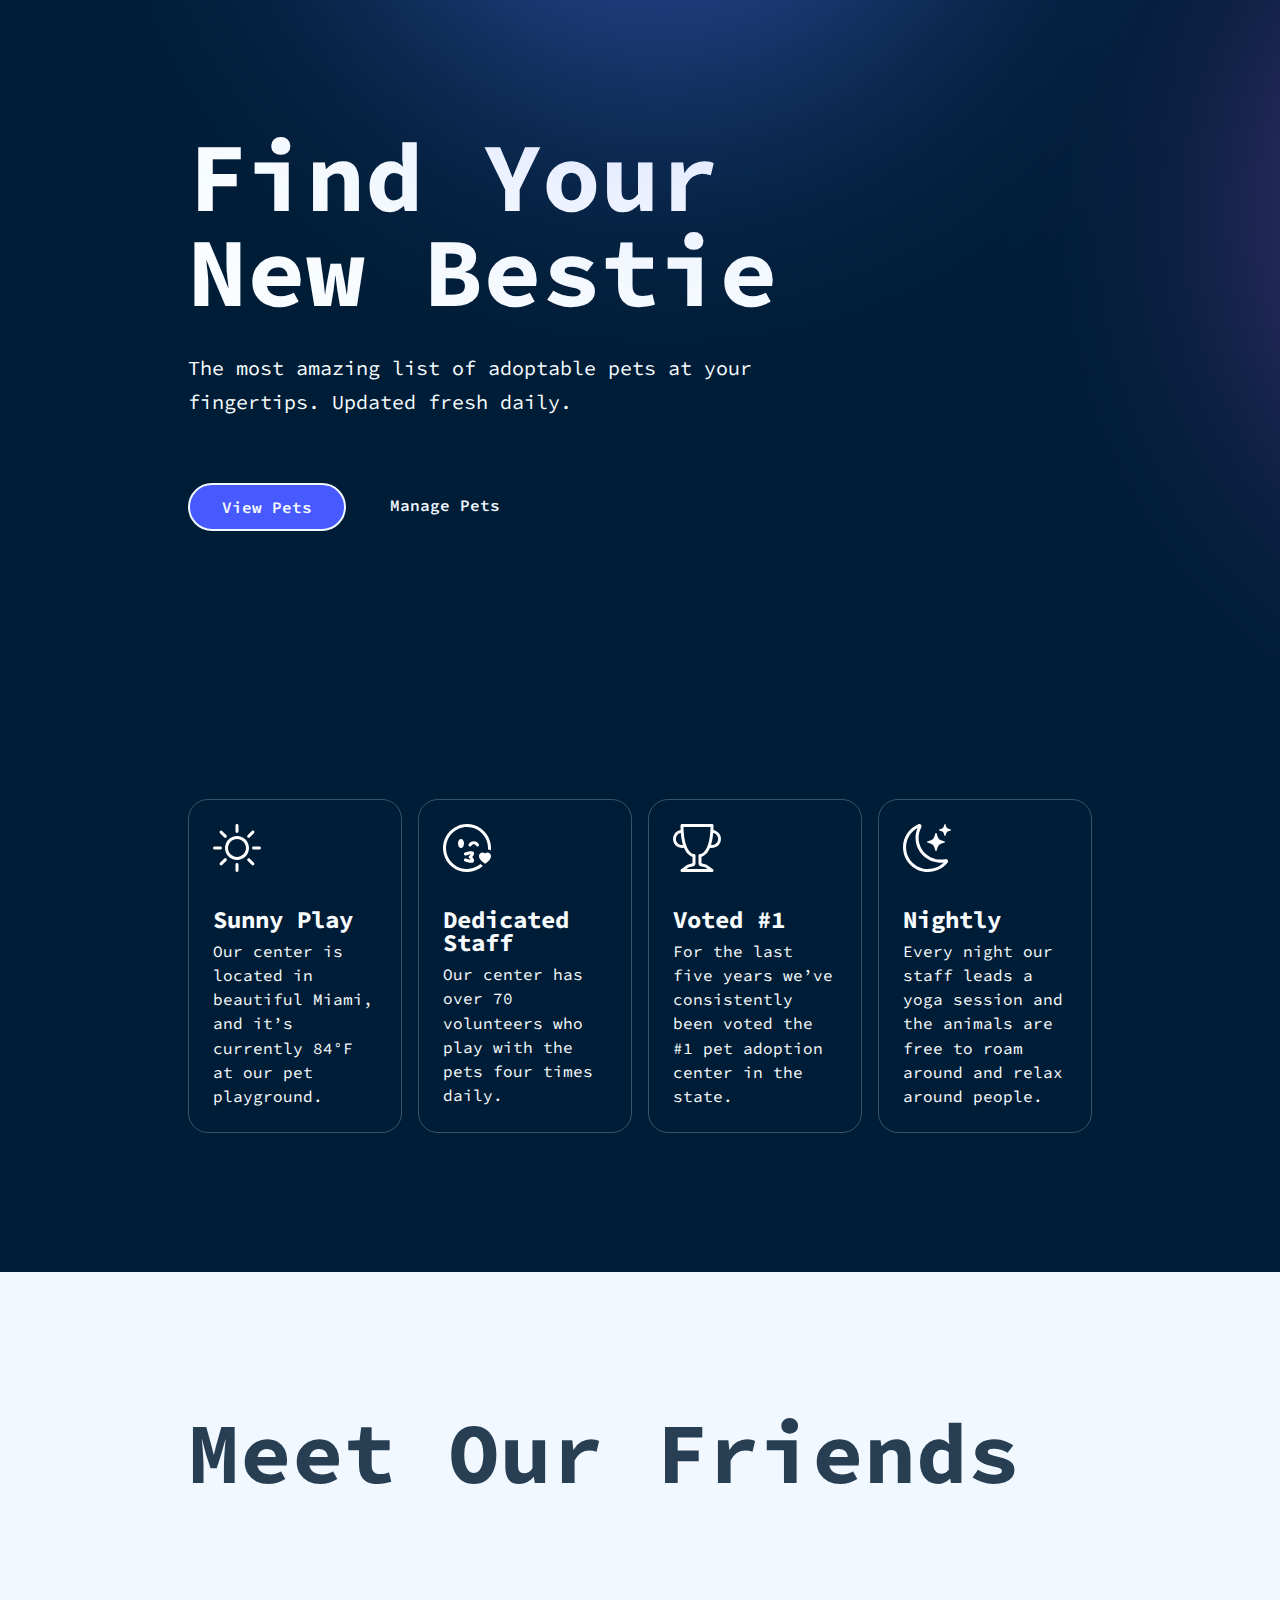
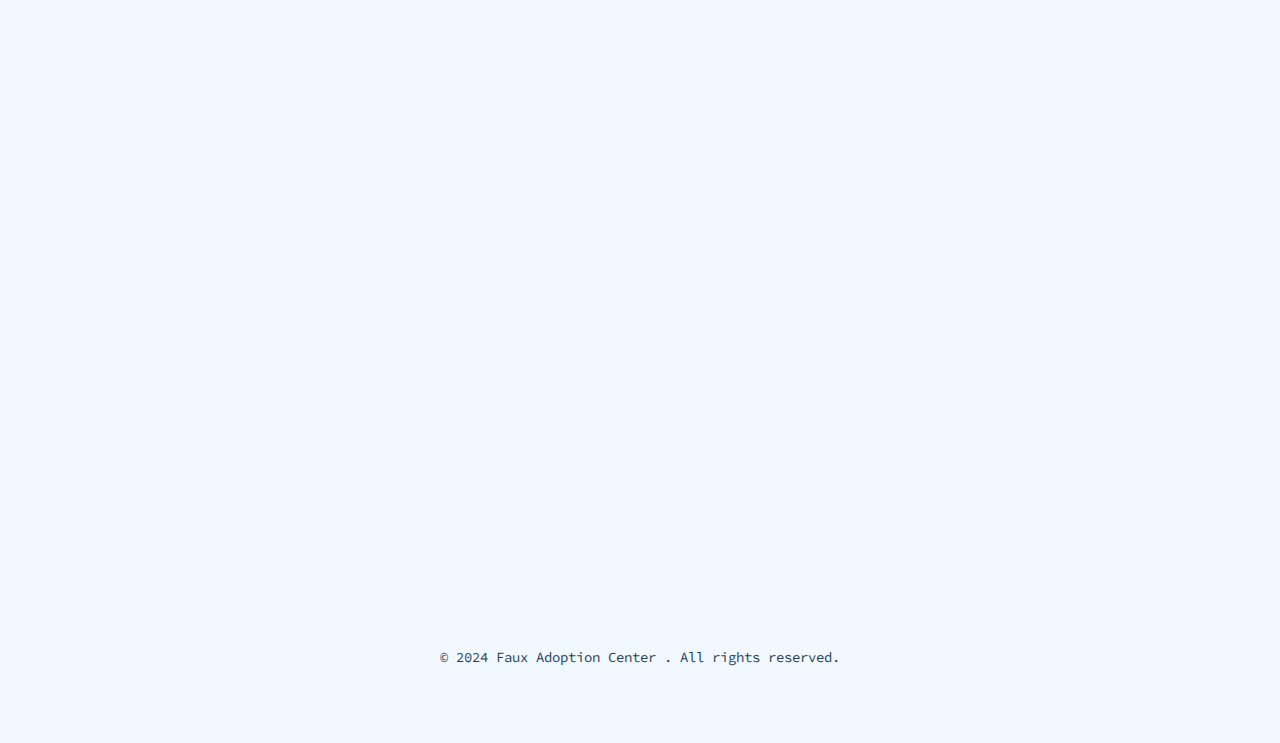
==== index.html @ 00f91eac "fix: adjusted the call out section's positioning" ====
<!DOCTYPE html>
<html lang="en">

<head>
  <meta charset="UTF-8">
  <meta name="viewport" content="width=device-width, initial-scale=1.0">
  <title>CSS || Review Fundamentals</title>
  <link rel="preconnect" href="https://fonts.googleapis.com">
  <link rel="preconnect" href="https://fonts.gstatic.com" crossorigin>
  <link href="https://fonts.googleapis.com/css2?family=Source+Code+Pro:ital,wght@0,200..900;1,200..900&display=swap"
    rel="stylesheet">
  <link rel="preconnect" href="https://fonts.googleapis.com">
  <link rel="preconnect" href="https://fonts.gstatic.com" crossorigin>
  <link href="https://fonts.googleapis.com/css2?family=Source+Sans+3:ital,wght@0,200..900;1,200..900&display=swap"
    rel="stylesheet">
  <link rel="stylesheet" href="./review.css">
</head>

<body>
  <nav></nav>

  <section class="top">

    <div class="hero-section relative-max-width padding-md center">
      <!-- embelishment circle -->
      <div class="circle blue-circle" aria-hidden="true"></div>

      <!-- embelishment circle -->
      <div class="circle pink-circle" aria-hidden="true"></div>

      <div class="left">
        <h1>Find Your New Bestie</h1>
        <p>The most amazing list of adoptable pets at your fingertips. Updated fresh daily.
          <p />
        <div class="btn-container">
          <a href="#" class="btn btn-primary">View Pets</a>
          <a href="#" class="btn btn-outline">Manage Pets</a>
        </div>
      </div>
      <div class="right">
      </div>
    </div>


    <div class="call-out-section max-width padding-lg center">

      <div class="card">
        <img src="./images/sun-icon.svg" alt="sun icon">
        <div class="intro-features">
          <h3>Sunny Play</h3>
          <p>Our center is located in beautiful Miami, and it’s currently 84°F at our pet playground.</p>
        </div>
      </div>

      <div class="card">
        <img src="./images/emoji.svg" alt="emoji icon">
        <div class="intro-features">
          <h3>Dedicated Staff</h3>
          <p>Our center has over 70 volunteers who play with the pets four times daily.</p>
        </div>
      </div>

      <div class="card">
        <img src="./images/trophy.svg" alt="trophy icon">
        <div class="intro-features">
          <h3>Voted #1</h3>
          <p>For the last five years we’ve consistently been voted the #1 pet adoption center in the state.</p>
        </div>
      </div>

      <div class="card">
        <img src="./images/moon.svg" alt="moon icon">
        <div class="intro-features">
          <h3>Nightly</h3>
          <p>Every night our staff leads a yoga session and the animals are free to roam around and relax around people.
          </p>
        </div>
      </div>

    </div>

  </section>

  <main class="middle">
    <div class="pets-section max-width padding-lg center">
      <h2>Meet Our Friends</h2>
    </div>
  </main>

  <footer class="bottom">
    <div class="max-width padding-sm center">
      <p> © 2024 Faux Adoption Center . All rights reserved.</p>
    </div>
  </footer>

</body>

</html>
---- review.css ----
/* ------------------------ */
/* VARIABLES                */
/* ------------------------ */
:root {
  /* ----> SPACING <---- */
  --spacing-2px: 0.125rem;
  --spacing-4px: 0.25rem;
  --spacing-8px: 0.5rem;
  --spacing-12px: 0.75rem;
  --spacing-16px: 1rem;
  --spacing-24px: 1.5rem;
  --spacing-32px: 2rem;
  --spacing-48px: 3rem;
  --spacing-64px: 4rem;
  --spacing-80px: 5rem;
  --spacing-96px: 6rem;
  --spacing-128px: 8rem;
  --spacing-144px: 9rem;

  /* ----> TYPGRAPHY SYSTEM <---- */
  --fs-10: 0.625rem;
  --fs-12: 0.75rem;
  --fs-14: 0.875rem;
  --fs-16: 1rem;
  --fs-18: 1.125rem;
  --fs-20: 1.25rem;
  --fs-24: 1.5rem;
  --fs-30: 1.875rem;
  --fs-36: 2.25rem;
  --fs-44: 2.75rem;
  --fs-52: 3.25rem;
  --fs-62: 3.875rem;
  --fs-74: 4.625rem;
  --fs-86: 5.375rem;
  --fs-98: 6.125rem;

  /* ----> WEIGHTS <---- */
  --fw-100--thin: 100;
  --fw-200--extra-light: 200;
  --fw-300--light: 300;
  --fw-400--normal: 400;
  --fw-500--medium: 500;
  --fw-600--semi-bold: 600;
  --fw-700--bold: 700;
  --fw-800--extra-bold: 800;
  --fw-900--black: 900;

  /* ----> LINE HEIGHTS <---- */
  --lh-headings: 97.3%;
  --lh-paragraphs-hero: 169.3%;
  --lh-paragraphs: 151.8%;

  /* ----> LETTER SPACING <---- */
  /* --ls-sm: 1.75px; */

  /* ----> BORDER RADIUS <---- */
  --br-button: 4.4375rem;
  --br-card: 1.25rem;

  /* ----> COLORS <---- */
  --white-text: #f9fdff;
  --black-text: #283f53;

  --accent-color: #475aff;
  --accent-color-darkened: #4553d0;
  --circle-color-var1: #6079ff;
  --circle-color-var2: #d660ff;

  --dark-background: #001d37;
  --light-background: #f1f8ff;
  --light-background-darkened: #d2dfea;
  --light-background-transparent: rgba(241, 248, 255, 0.24);

  --dark-outline: #001d37;

  /* ----> SHADOWS <---- */

  /* ----> MISC <---- */
  --max-width-div: 1500px;
  --max-width-h1: 37.5rem;
  --max-width-p: 35.625rem;

  --tb-padding-lg: 8.688rem;
  --lr-padding-lg: 11.75rem;

  --tb-padding-md: 8.0625rem;
  --lr-padding-md: 11.75rem;

  --tb-padding-sm: 4.688rem;
  --lr-padding-sm: 11.75rem;
}

/* ------------------------ */
/* HTML CLASSES             */
/* ------------------------ */
* {
  margin: 0px;
  padding: 0px;
  box-sizing: border-box;
}

html,
body {
  scroll-behavior: smooth;
  font-family: 'Source Code Pro', sans-serif;
  overflow-x: hidden;
}

h1 {
  font-size: var(--fs-98);
  font-weight: var(--fw-700--bold);
  line-height: var(--lh-headings);
}

h2 {
  font-size: var(--fs-86);
  font-weight: var(--fw-700--bold);
  line-height: var(--lh-headings);
  margin-bottom: var(--spacing-32px);
}

h3 {
  font-size: var(--fs-24);
  font-weight: var(--fw-700--bold);
  line-height: var(--lh-headings);
  margin-bottom: var(--spacing-8px);
}

p {
  font-size: var(--fs-16);
  line-height: var(--lh-paragraphs);
}

/* ------------------------ */
/* HELPER CLASSES           */
/* ------------------------ */
.center {
  margin: 0 auto !important;
}

.relative-max-width {
  position: relative;
  max-width: var(--max-width-div);
  /* height: 100vh; */
}

.max-width {
  max-width: var(--max-width-div);
}

.padding-lg {
  padding-top: var(--tb-padding-lg);
  padding-bottom: var(--tb-padding-lg);
  padding-left: var(--lr-padding-lg);
  padding-right: var(--lr-padding-lg);
}

.padding-md {
  padding-top: var(--tb-padding-md);
  padding-bottom: var(--tb-padding-md);
  padding-left: var(--lr-padding-lg);
  padding-right: var(--lr-padding-lg);
}

.padding-sm {
  padding-top: var(--tb-padding-sm);
  padding-bottom: var(--tb-padding-sm);
  padding-left: var(--lr-padding-sm);
  padding-right: var(--lr-padding-sm);
}

.top,
.middle,
.bottom {
  width: 100%;
}

.top {
  background-color: var(--dark-background);
  color: var(--white-text);
}

.middle {
  background-color: var(--light-background);
  color: var(--black-text);
}

.bottom {
  background-color: var(--light-background);
  color: var(--black-text);
}

.btn {
  padding: var(--spacing-12px) var(--spacing-32px) !important;
  font-weight: var(--fw-600--semi-bold);
  border-radius: var(--br-button);
}

.blue-circle {
  position: absolute;
  top: -519px;
  left: 353px;
  background-color: var(--circle-color-var1);
}

.pink-circle {
  position: absolute;
  top: -97px;
  left: 1314px;
  background-color: var(--circle-color-var2);
}

/* ------------------------ */
/* MAIN CLASSES             */
/* ------------------------ */
/* ----> TOP: Circles  <---- */
.top .circle {
  width: 617px;
  height: 617px;
  border-radius: 50%;
  filter: blur(150px);
  opacity: 0.5;
}

/* ----> HERO  <---- */
.hero-section {
  display: flex;
  align-items: center;
  background-color: var(--dark-background);
}

.hero-section .left h1 {
  max-width: var(--max-width-h1); /* 600px */
}

.hero-section .left p {
  padding-top: var(--spacing-32px);
  max-width: var(--max-width-p); /* 570px */
  font-size: var(--fs-20);
  line-height: var(--lh-paragraphs-hero);
}

/* .hero-section .right {
  width: 30%;
} */

.hero-section a {
  padding: var(--spacing-4px) var(--spacing-12px);
  font-weight: var(--fw-600--semi-bold);
  text-decoration: none;
  color: var(--dark-background);
}

.hero-section .btn-container {
  display: flex;
  padding-top: var(--spacing-32px);
  gap: var(--spacing-12px);
}

.hero-section .btn-primary {
  background-color: var(--accent-color);
  color: var(--white-text);
  border: 2px solid var(--light-background);
}

.hero-section .btn-primary:hover {
  background-color: var(--accent-color-darkened);
}

.hero-section .btn-outline {
  color: var(--light-background);
}

.hero-section .btn-outline:hover {
  box-shadow: inset 0 0 0 2px var(--light-background);
}

/* ----> CALL OUT <---- */
.call-out-section {
  display: flex;
  gap: var(--spacing-16px);
}

/* grid */
.call-out-section {
  display: grid;
  grid-template-columns: repeat(4, 1fr);
  gap: var(--spacing-16px);
}

.call-out-section .card {
  border: 1px solid var(--light-background-transparent);
  border-radius: var(--br-card);
  padding: var(--spacing-24px);
}

.call-out-section .card .intro-features {
  padding-top: var(--spacing-32px) !important;
  /* border: 1px solid red; */
}

/* ----> PETS  <---- */
.pets-section {
  height: 100vh;
}

.pets-section p {
  height: 100vh;
}

/* ----> FOOTER  <---- */
footer p {
  display: flex;
  align-items: center;
  justify-content: center;
  font-size: var(--fs-14);
}

/* 
  1366px – 27.81% – Rising
  1024px – 14.3% – Falling (includes both landscape and portrait views for 1024 x 768)
  1280px – 13.26% – Falling
  1920px – 9.92% – Rising
  1440px – 5.85% – Stagnant 
  
  reference: https://ux.stackexchange.com/questions/124228/what-is-the-best-max-width-content-container-in-a-website
*/

/* font weights: https://www.udacity.com/blog/2021/01/html-css-font-weight.html#:~:text=300%20%E2%80%93%20Light,%E2%80%93%20Semi%20Bold%20(Demi%20Bold) */
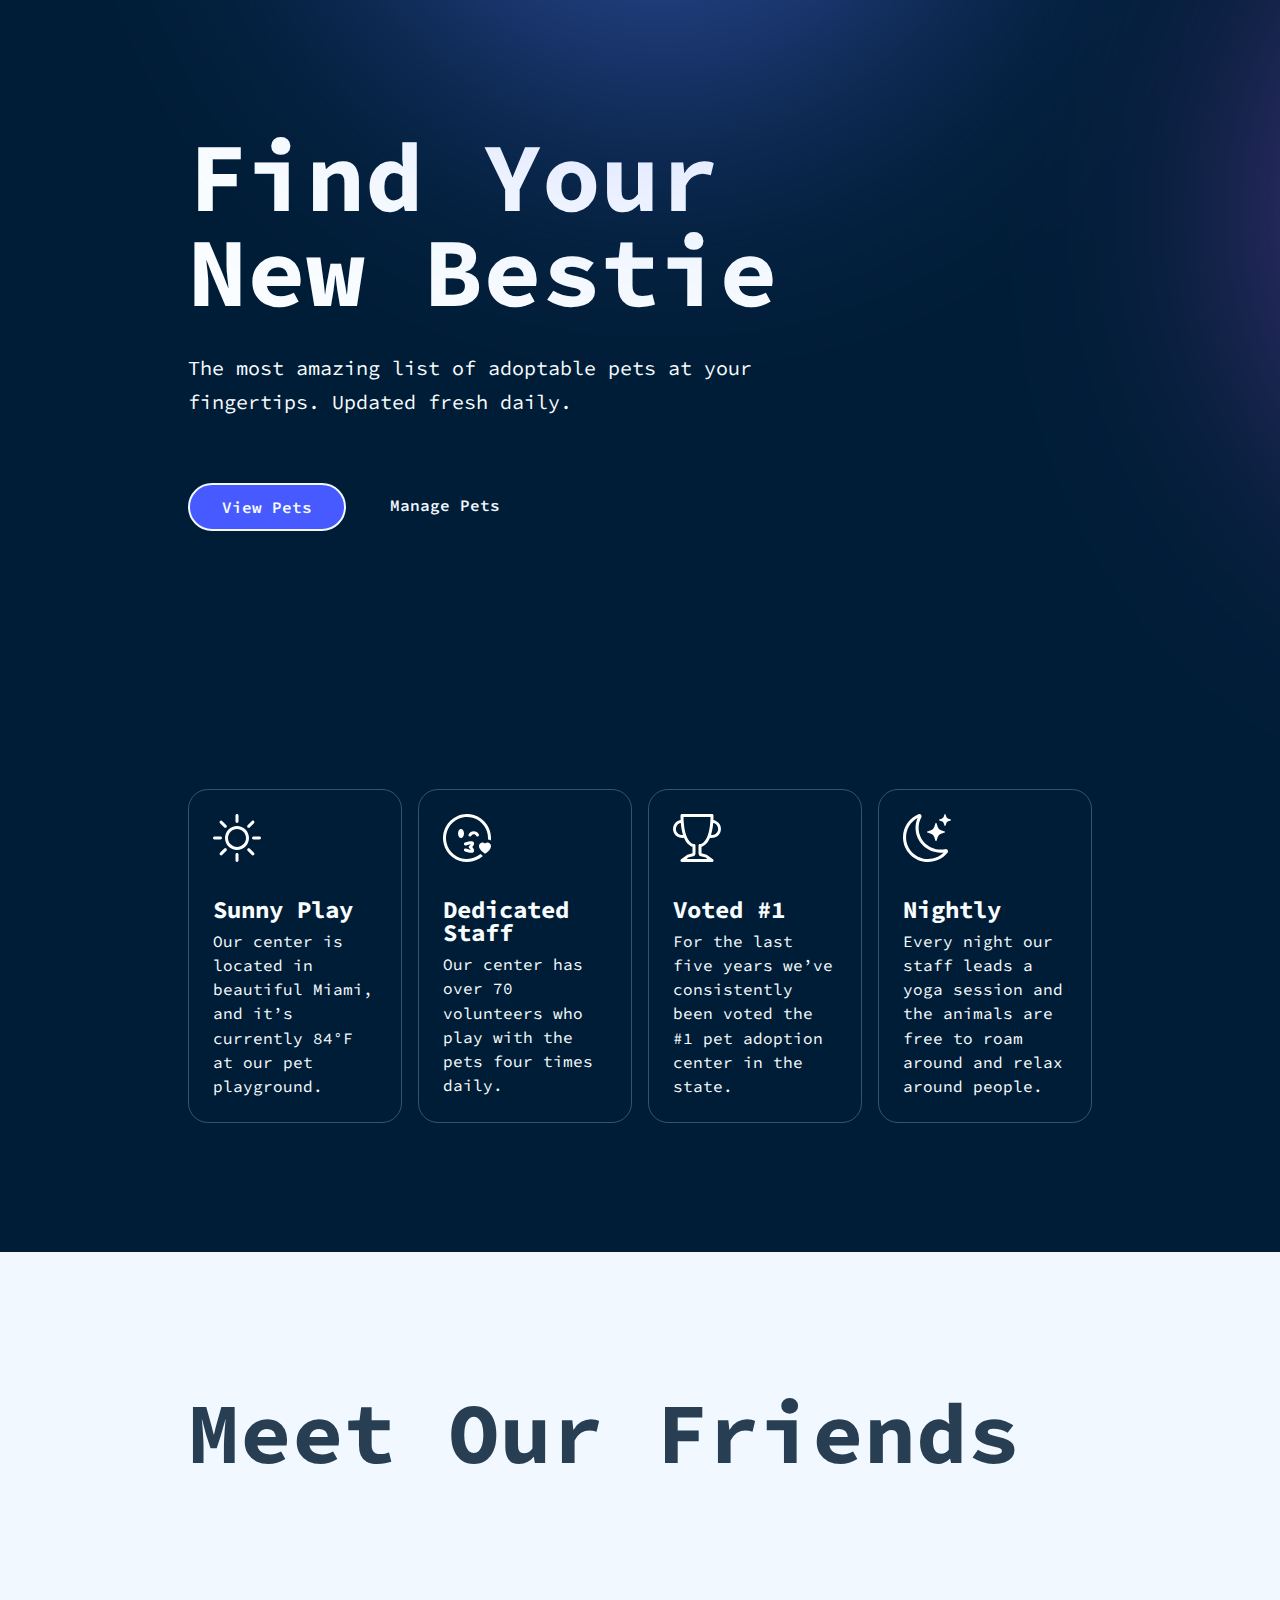
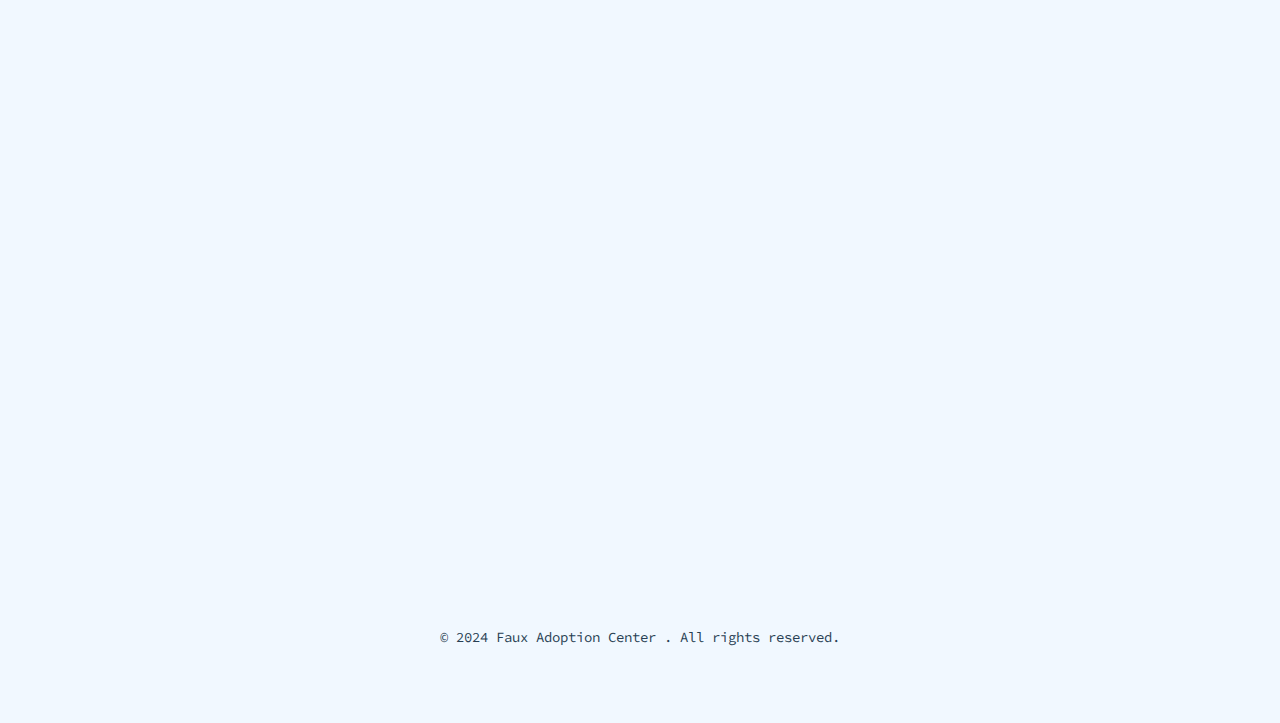
==== commit 273dbb95: "fix: adjusted the call out section's positioning" ====
--- a/index.html
+++ b/index.html
@@ -42,7 +42,7 @@
     </div>
 
 
-    <div class="call-out-section max-width padding-lg center">
+    <div class="call-out-section max-width padding-md center">
 
       <div class="card">
         <img src="./images/sun-icon.svg" alt="sun icon">
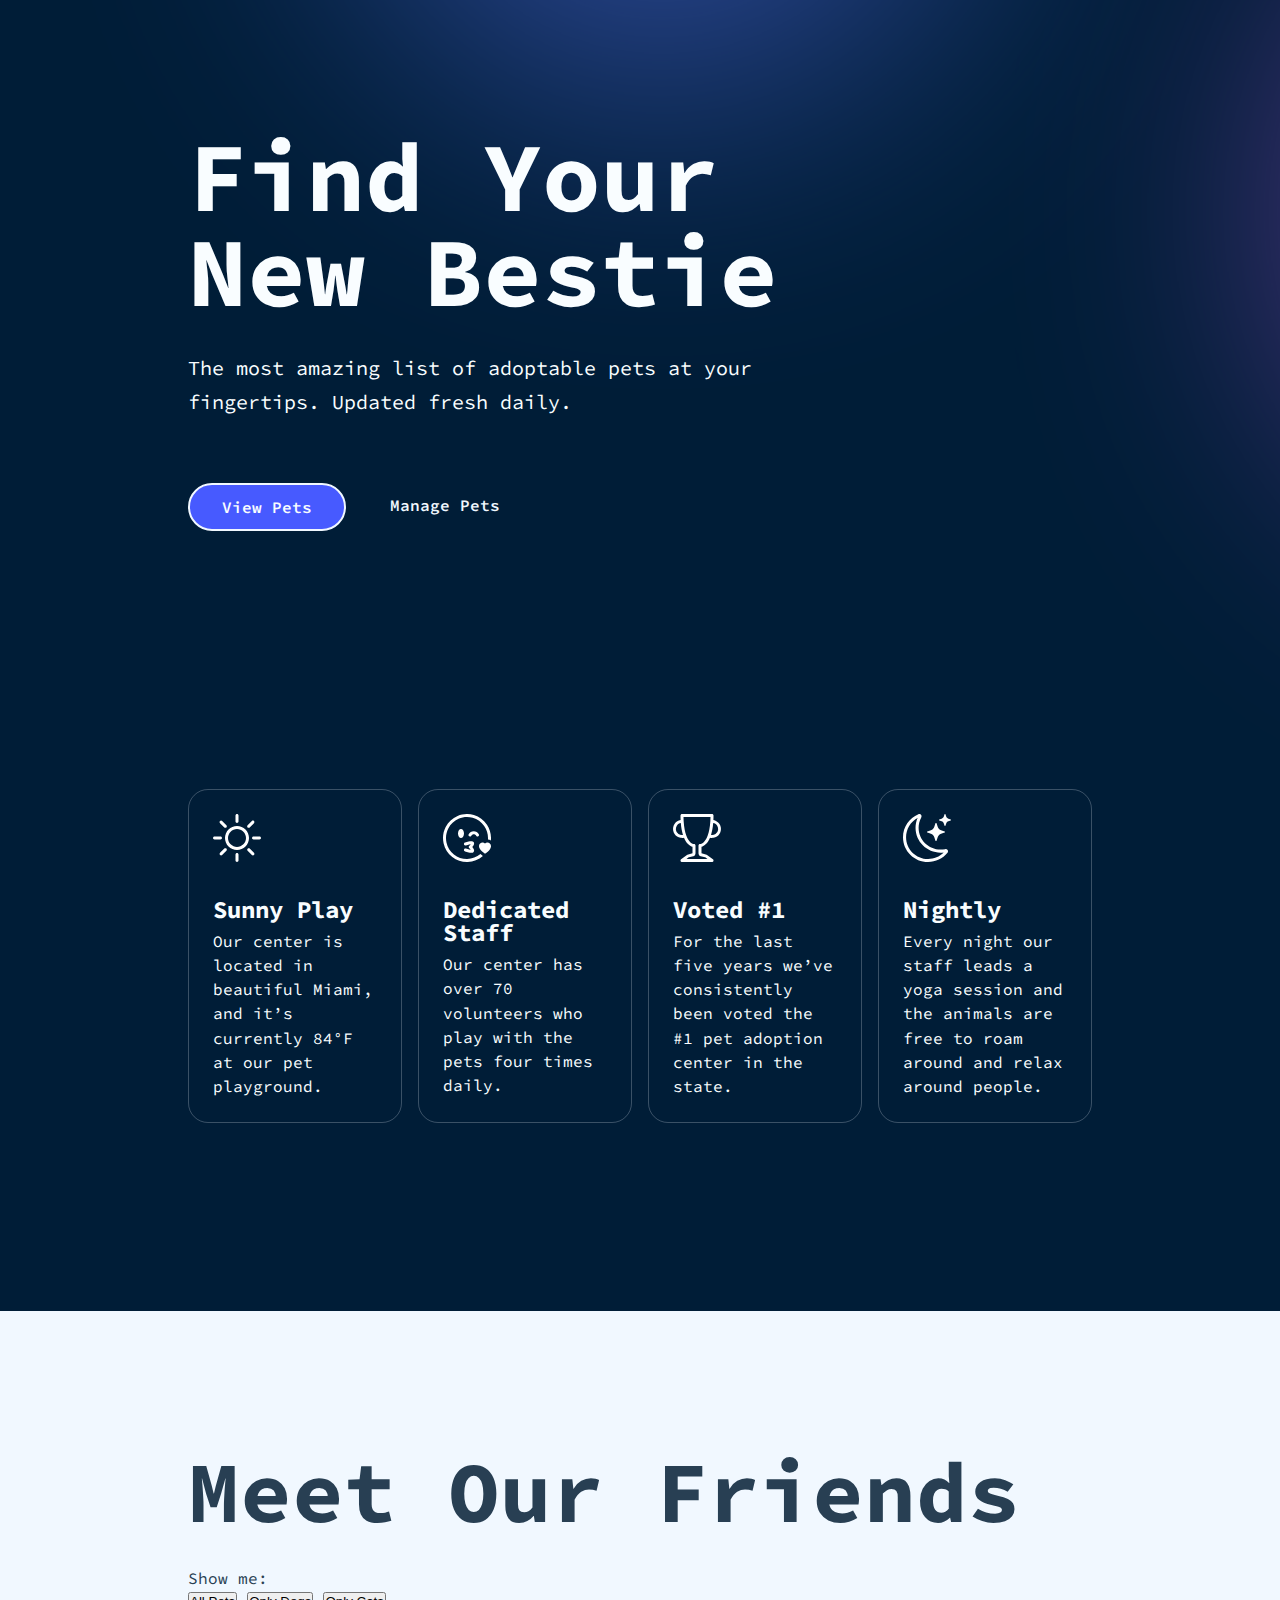
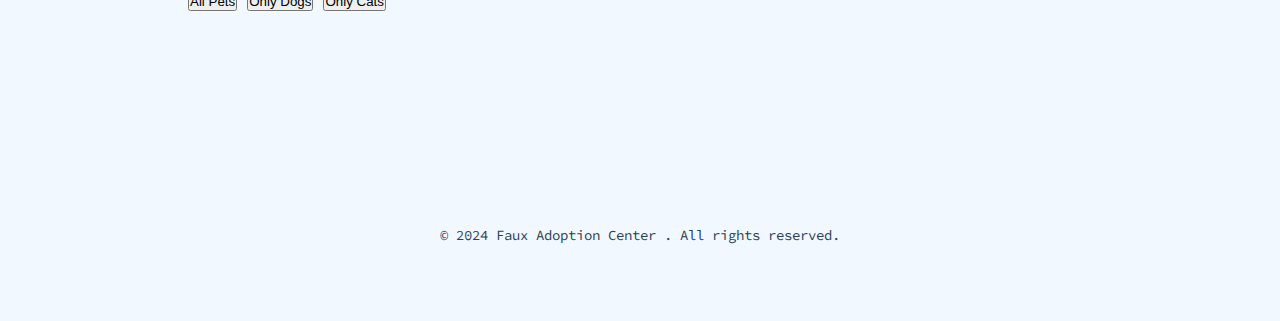
==== commit 3e2c5b8c: "feat: started initial changes for the pets section" ====
--- a/index.html
+++ b/index.html
@@ -84,12 +84,20 @@
   <main class="middle">
     <div class="pets-section max-width padding-lg center">
       <h2>Meet Our Friends</h2>
+      <div class="filter-container">
+        <p>Show me:</p>
+        <div>
+          <button>All Pets</button></li>
+          <button>Only Dogs</button></li>
+          <button>Only Cats</button></li>
+        </div>
+      </div>
     </div>
   </main>
 
   <footer class="bottom">
     <div class="max-width padding-sm center">
-      <p> © 2024 Faux Adoption Center . All rights reserved.</p>
+      <p> &copy; 2024 Faux Adoption Center . All rights reserved.</p>
     </div>
   </footer>
 
--- a/review.css
+++ b/review.css
@@ -141,7 +141,6 @@
 .relative-max-width {
   position: relative;
   max-width: var(--max-width-div);
-  /* height: 100vh; */
 }
 
 .max-width {
@@ -229,6 +228,11 @@
   background-color: var(--dark-background);
 }
 
+.hero-section .left,
+.hero-section .right {
+  z-index: 5;
+}
+
 .hero-section .left h1 {
   max-width: var(--max-width-h1); /* 600px */
 }
@@ -240,10 +244,6 @@
   line-height: var(--lh-paragraphs-hero);
 }
 
-/* .hero-section .right {
-  width: 30%;
-} */
-
 .hero-section a {
   padding: var(--spacing-4px) var(--spacing-12px);
   font-weight: var(--fw-600--semi-bold);
@@ -279,6 +279,7 @@
 .call-out-section {
   display: flex;
   gap: var(--spacing-16px);
+  padding-bottom: var(--lr-padding-lg) !important;
 }
 
 /* grid */
@@ -296,17 +297,10 @@
 
 .call-out-section .card .intro-features {
   padding-top: var(--spacing-32px) !important;
-  /* border: 1px solid red; */
 }
 
 /* ----> PETS  <---- */
-.pets-section {
-  height: 100vh;
-}
-
-.pets-section p {
-  height: 100vh;
-}
+/* .pets-section {} */
 
 /* ----> FOOTER  <---- */
 footer p {
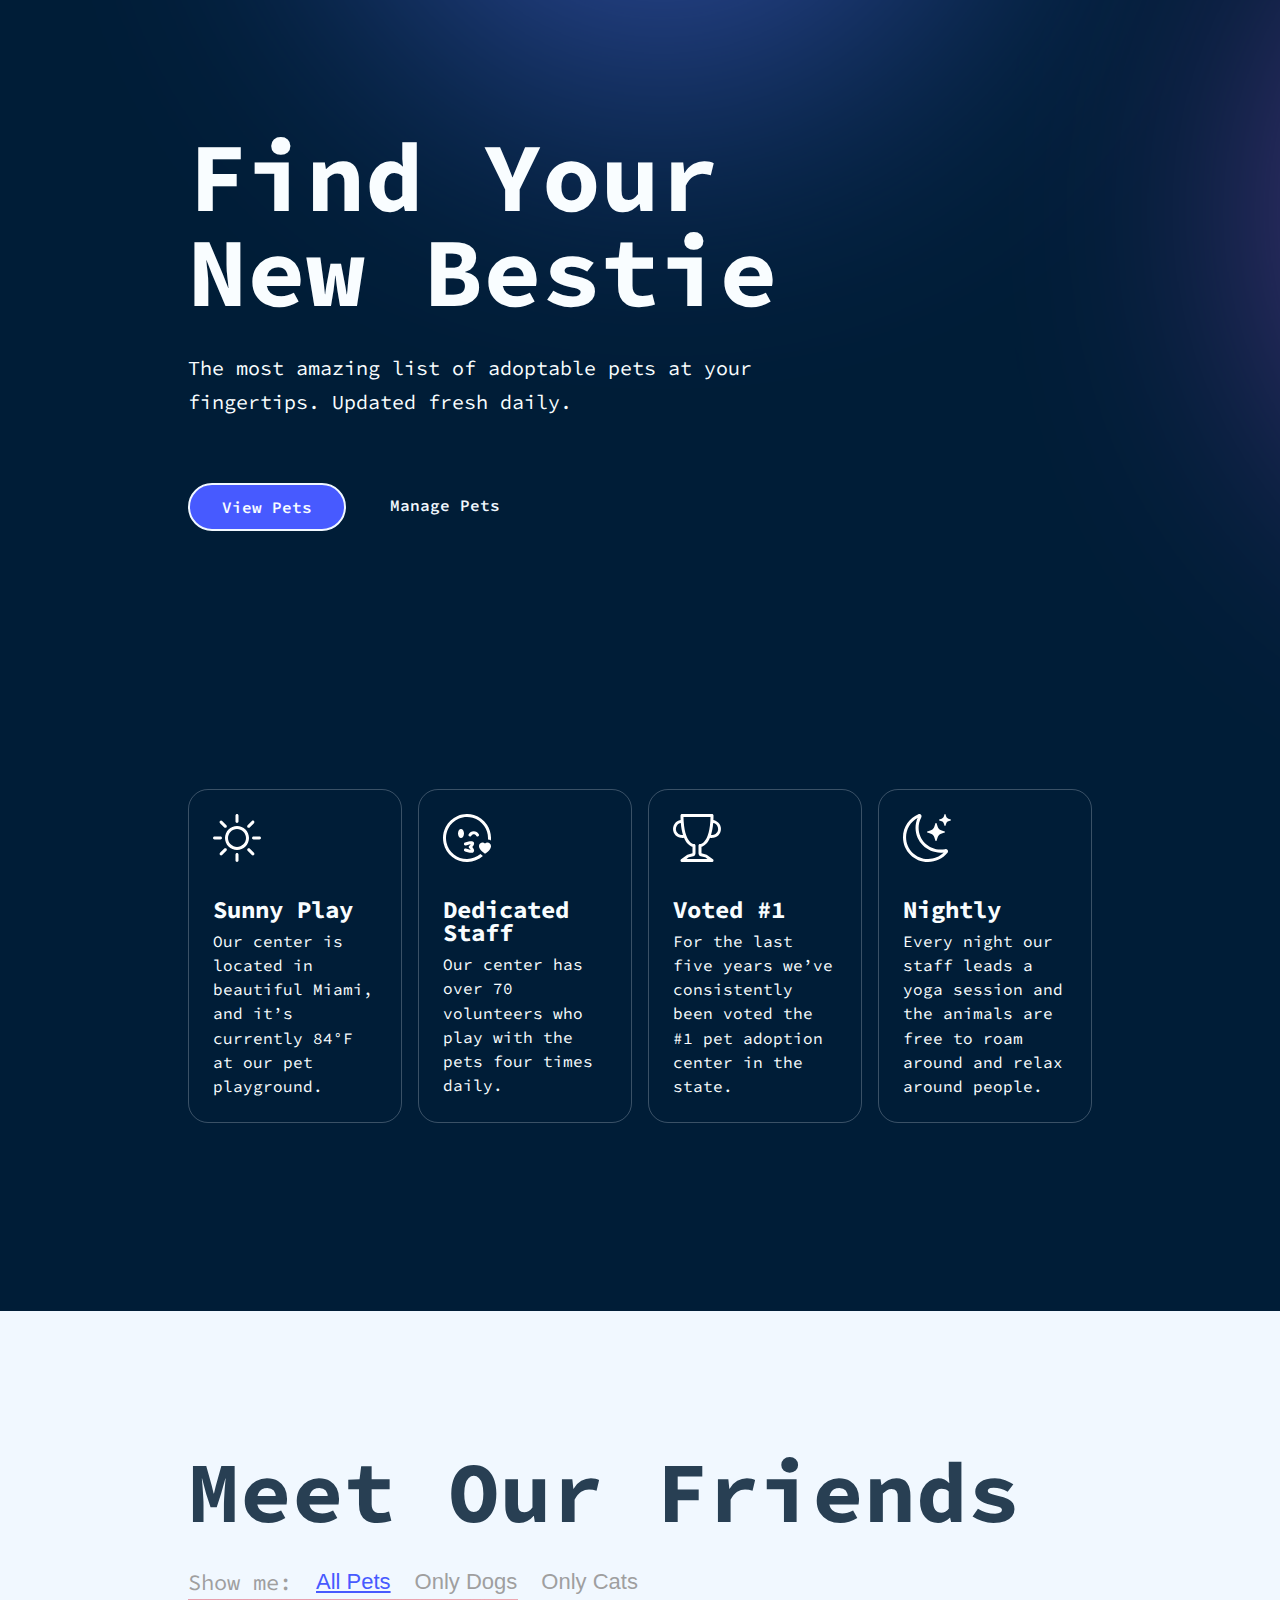
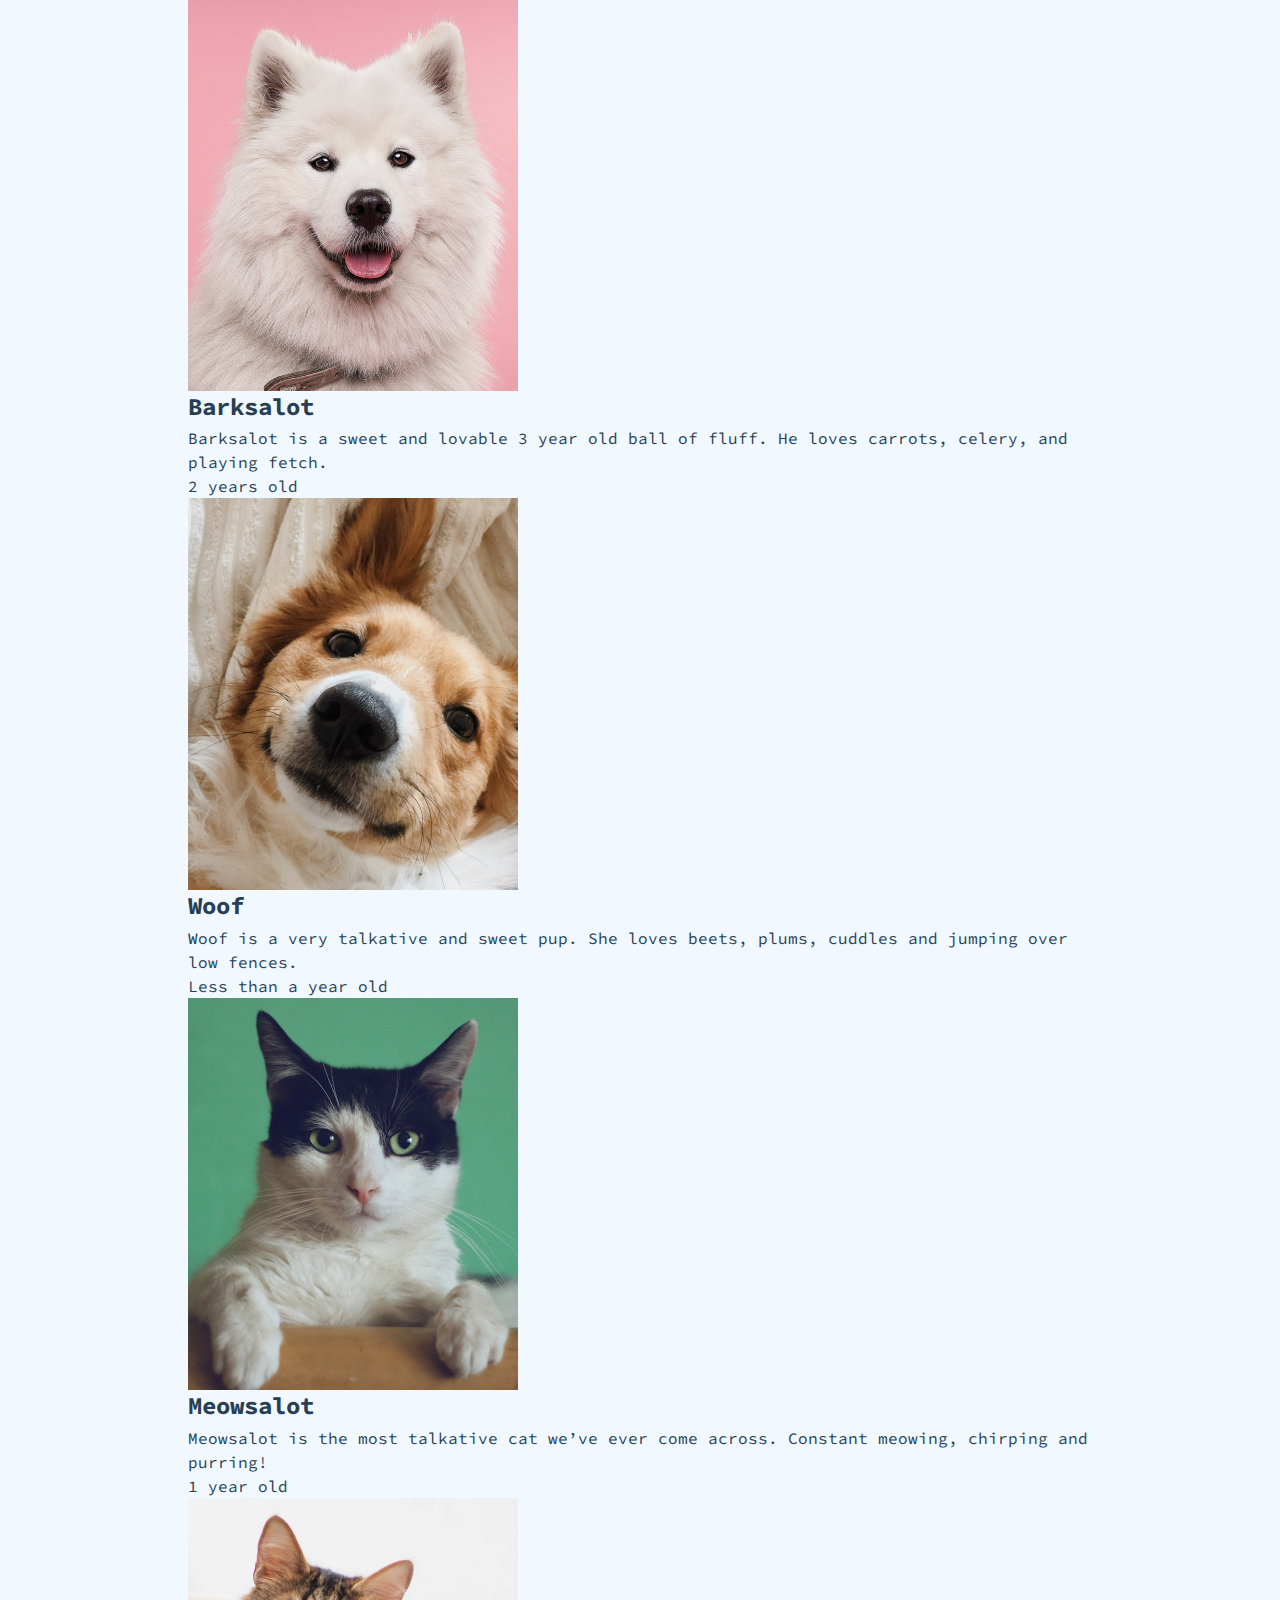
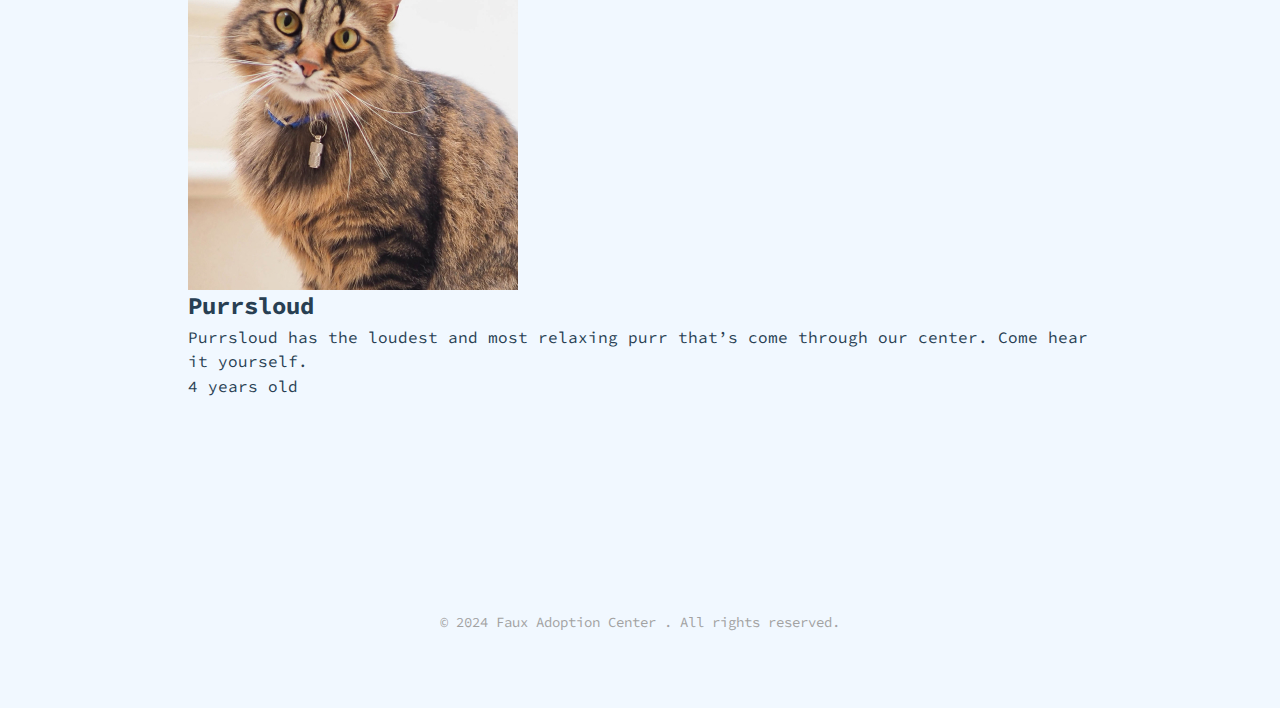
==== commit 8addf1bf: "feat: added pet cards" ====
--- a/index.html
+++ b/index.html
@@ -24,6 +24,7 @@
     <div class="hero-section relative-max-width padding-md center">
       <!-- embelishment circle -->
       <div class="circle blue-circle" aria-hidden="true"></div>
+      <!-- <img src="./images/Ellipse_blue.svg" alt="decorative ellipse" aria-hidden="true"> -->
 
       <!-- embelishment circle -->
       <div class="circle pink-circle" aria-hidden="true"></div>
@@ -86,10 +87,47 @@
       <h2>Meet Our Friends</h2>
       <div class="filter-container">
         <p>Show me:</p>
-        <div>
-          <button>All Pets</button></li>
+        <div class="filter-buttons-wrapper">
+          <button class="active">All Pets</button></li>
           <button>Only Dogs</button></li>
           <button>Only Cats</button></li>
+        </div>
+      </div>
+
+      <div class="pet-cards-container">
+        <div class="pet-card">
+          <img src="./images/dog1.jpg" alt="">
+          <div class="pet-details-container">
+            <h3>Barksalot</h3>
+            <p>Barksalot is a sweet and lovable 3 year old ball of fluff. He loves carrots, celery, and playing fetch.
+            </p>
+            <p>2 years old</p>
+          </div>
+        </div>
+        <div class="pet-card">
+          <img src="./images/dog2.jpg" alt="">
+          <div class="pet-details-container">
+            <h3>Woof</h3>
+            <p>Woof is a very talkative and sweet pup. She loves beets, plums, cuddles and jumping over low fences.</p>
+            <p>Less than a year old</p>
+          </div>
+        </div>
+        <div class="pet-card">
+          <img src="./images/cat1.jpg" alt="">
+          <div class="pet-details-container">
+            <h3>Meowsalot</h3>
+            <p>Meowsalot is the most talkative cat we’ve ever come across. Constant meowing, chirping and purring!</p>
+            <p>1 year old</p>
+          </div>
+        </div>
+        <div class="pet-card">
+          <img src="./images/cat2.jpg" alt="">
+          <div class="pet-details-container">
+            <h3>Purrsloud</h3>
+            <p>Purrsloud has the loudest and most relaxing purr that’s come through our center. Come hear it yourself.
+            </p>
+            <p>4 years old</p>
+          </div>
         </div>
       </div>
     </div>
--- a/review.css
+++ b/review.css
@@ -60,6 +60,9 @@
   /* ----> COLORS <---- */
   --white-text: #f9fdff;
   --black-text: #283f53;
+  --gray-text-heading: #9f9f9f;
+  --gray-text-p: #626262;
+  --gray-text-dimmed: #a2a2a2;
 
   --accent-color: #475aff;
   --accent-color-darkened: #4553d0;
@@ -134,6 +137,11 @@
 /* ------------------------ */
 /* HELPER CLASSES           */
 /* ------------------------ */
+.active {
+  text-decoration: underline;
+  color: var(--accent-color) !important;
+}
+
 .center {
   margin: 0 auto !important;
 }
@@ -300,7 +308,29 @@
 }
 
 /* ----> PETS  <---- */
-/* .pets-section {} */
+.pets-section .filter-buttons-wrapper,
+.pets-section .filter-container {
+  display: flex;
+  gap: var(--spacing-24px);
+}
+.pets-section .filter-container {
+  align-items: center;
+  color: var(--gray-text-heading);
+}
+
+.pets-section .filter-container p,
+.pets-section .filter-buttons-wrapper button {
+  font-size: 22px;
+  font-weight: var(--fw-400--normal);
+}
+
+.pets-section .filter-buttons-wrapper button {
+  background-color: transparent;
+  border: none;
+  padding: none;
+  cursor: pointer;
+  color: var(--gray-text-heading);
+}
 
 /* ----> FOOTER  <---- */
 footer p {
@@ -308,6 +338,7 @@
   align-items: center;
   justify-content: center;
   font-size: var(--fs-14);
+  color: var(--gray-text-dimmed);
 }
 
 /* 
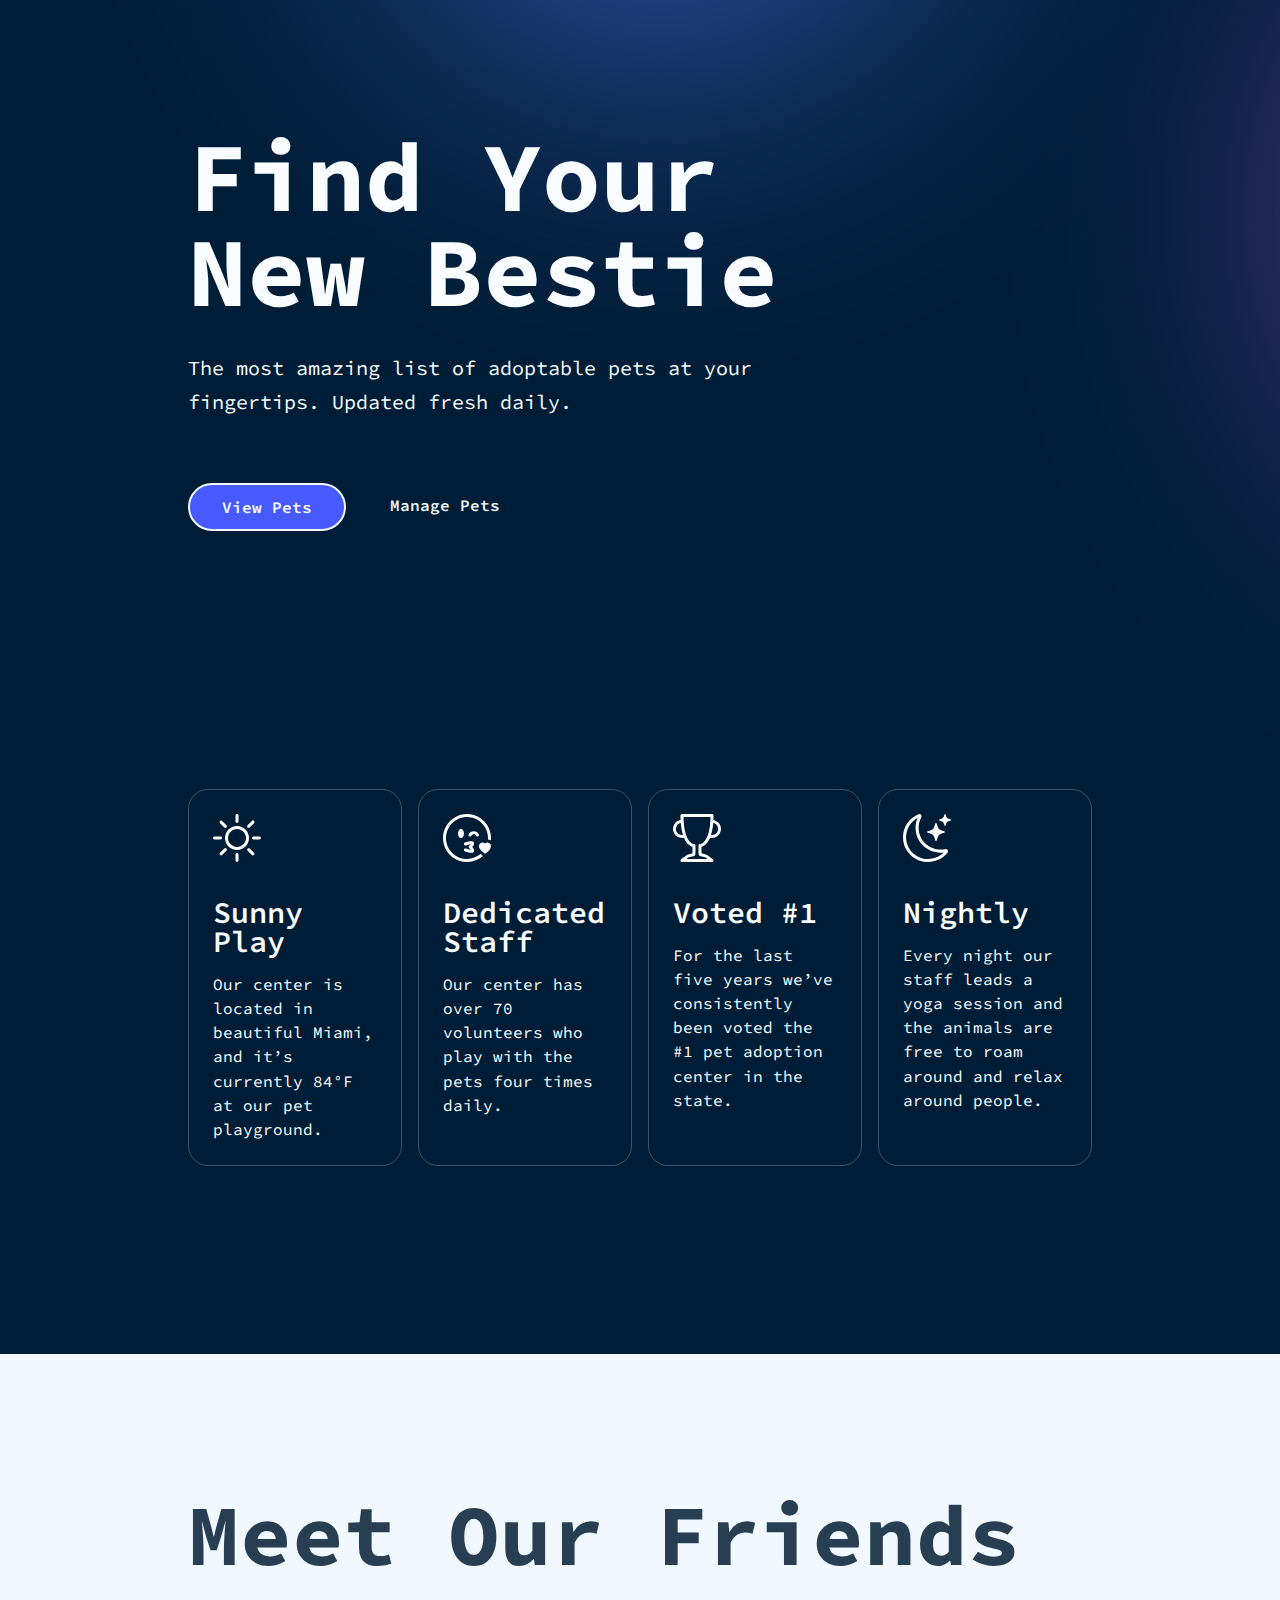
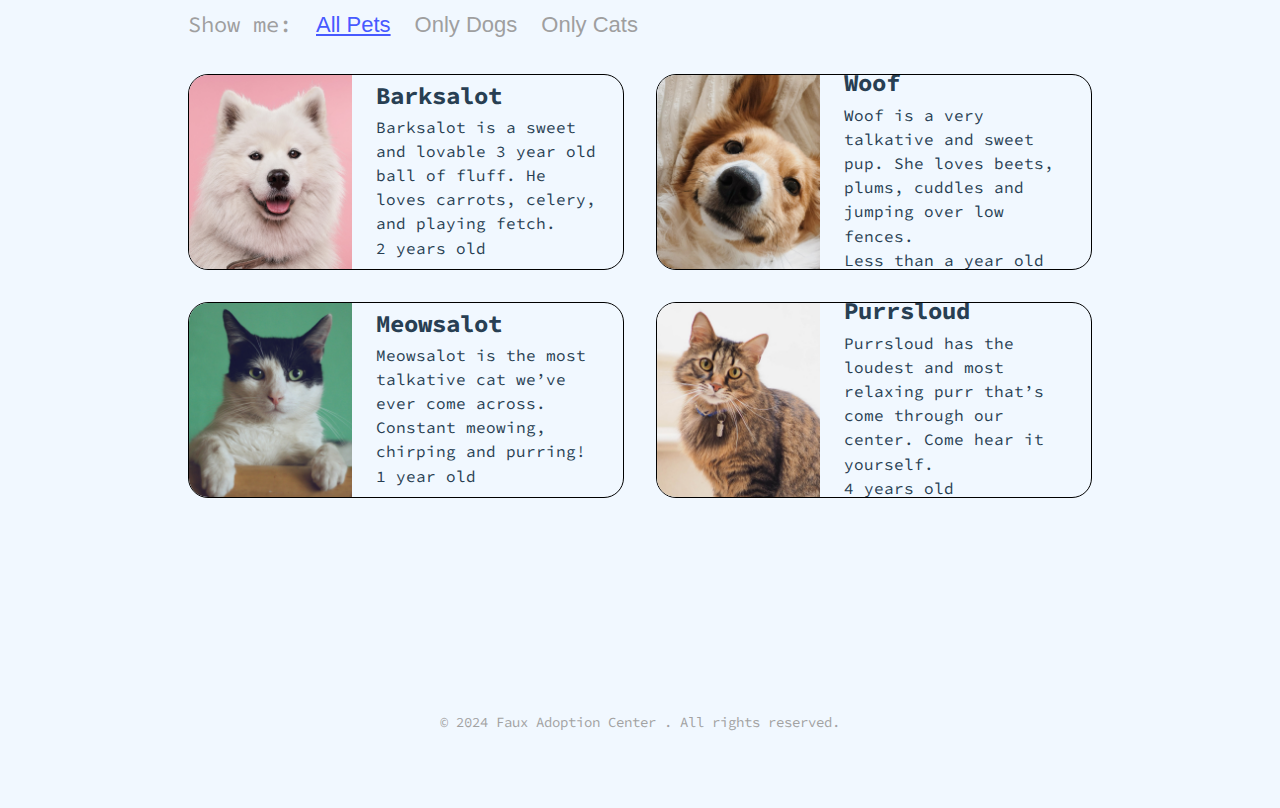
==== commit b2c5e91d: "feat: fleshed out the pet cards" ====
--- a/index.html
+++ b/index.html
@@ -48,7 +48,7 @@
       <div class="card">
         <img src="./images/sun-icon.svg" alt="sun icon">
         <div class="intro-features">
-          <h3>Sunny Play</h3>
+          <h4>Sunny Play</h4>
           <p>Our center is located in beautiful Miami, and it’s currently 84°F at our pet playground.</p>
         </div>
       </div>
@@ -56,7 +56,7 @@
       <div class="card">
         <img src="./images/emoji.svg" alt="emoji icon">
         <div class="intro-features">
-          <h3>Dedicated Staff</h3>
+          <h4>Dedicated Staff</h4>
           <p>Our center has over 70 volunteers who play with the pets four times daily.</p>
         </div>
       </div>
@@ -64,7 +64,7 @@
       <div class="card">
         <img src="./images/trophy.svg" alt="trophy icon">
         <div class="intro-features">
-          <h3>Voted #1</h3>
+          <h4>Voted #1</h4>
           <p>For the last five years we’ve consistently been voted the #1 pet adoption center in the state.</p>
         </div>
       </div>
@@ -72,7 +72,7 @@
       <div class="card">
         <img src="./images/moon.svg" alt="moon icon">
         <div class="intro-features">
-          <h3>Nightly</h3>
+          <h4>Nightly</h4>
           <p>Every night our staff leads a yoga session and the animals are free to roam around and relax around people.
           </p>
         </div>
--- a/review.css
+++ b/review.css
@@ -61,7 +61,7 @@
   --white-text: #f9fdff;
   --black-text: #283f53;
   --gray-text-heading: #9f9f9f;
-  --gray-text-p: #626262;
+  --gray-text-p: #595a5c;
   --gray-text-dimmed: #a2a2a2;
 
   --accent-color: #475aff;
@@ -127,6 +127,13 @@
   font-weight: var(--fw-700--bold);
   line-height: var(--lh-headings);
   margin-bottom: var(--spacing-8px);
+}
+
+h4 {
+  font-size: var(--fs-30);
+  font-weight: var(--fw-600--semi-bold);
+  line-height: var(--lh-headings);
+  margin-bottom: var(--spacing-16px);
 }
 
 p {
@@ -313,9 +320,11 @@
   display: flex;
   gap: var(--spacing-24px);
 }
+
 .pets-section .filter-container {
   align-items: center;
   color: var(--gray-text-heading);
+  margin-bottom: var(--spacing-32px);
 }
 
 .pets-section .filter-container p,
@@ -330,6 +339,32 @@
   padding: none;
   cursor: pointer;
   color: var(--gray-text-heading);
+}
+
+.pet-cards-container {
+  display: grid;
+  grid-template-columns: repeat(2, 1fr);
+  gap: var(--spacing-32px);
+}
+
+.pets-section .pet-card {
+  display: flex;
+  border-radius: var(--br-card);
+  overflow: hidden;
+  background-color: var(--light-background);
+  border: 1px solid #000;
+  height: 196px;
+}
+
+.pets-section .pet-card img {
+  object-fit: cover;
+}
+
+.pets-section .pet-details-container {
+  display: flex;
+  flex-direction: column;
+  justify-content: center;
+  padding: var(--spacing-24px);
 }
 
 /* ----> FOOTER  <---- */
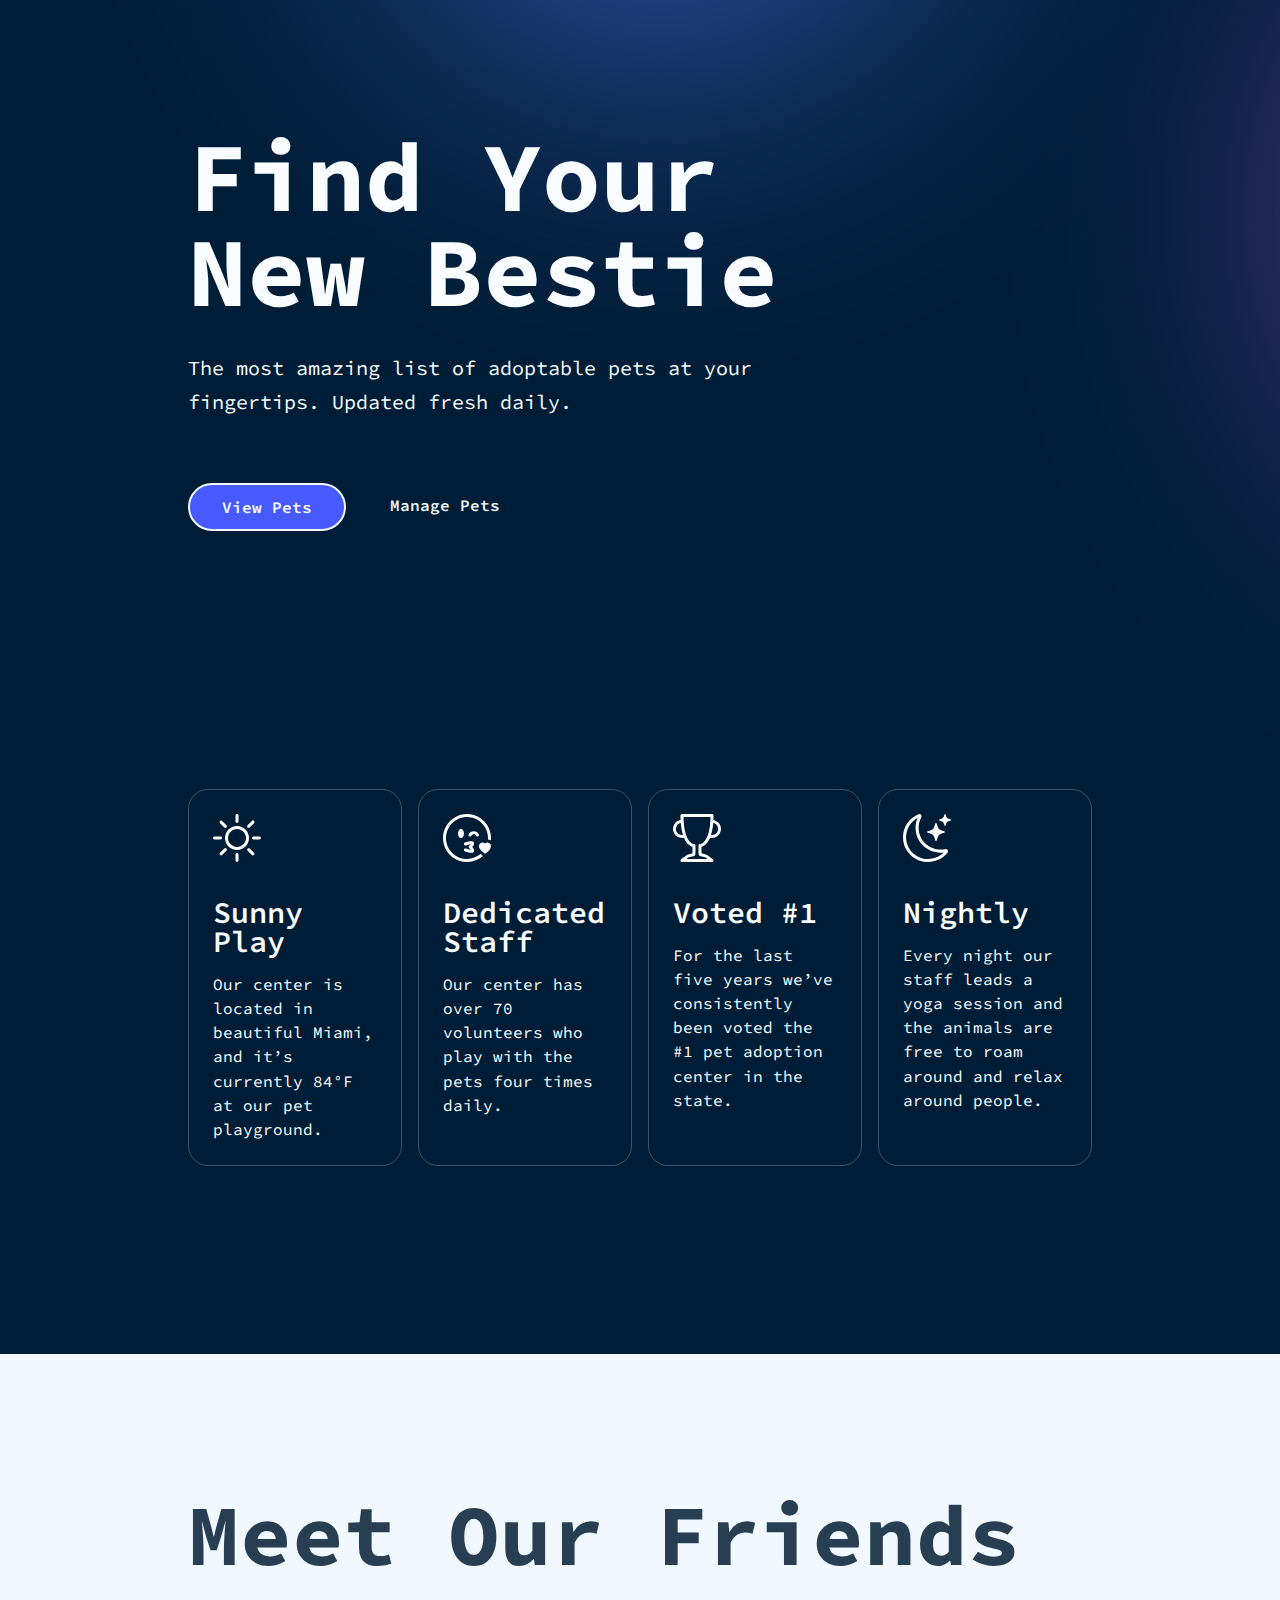
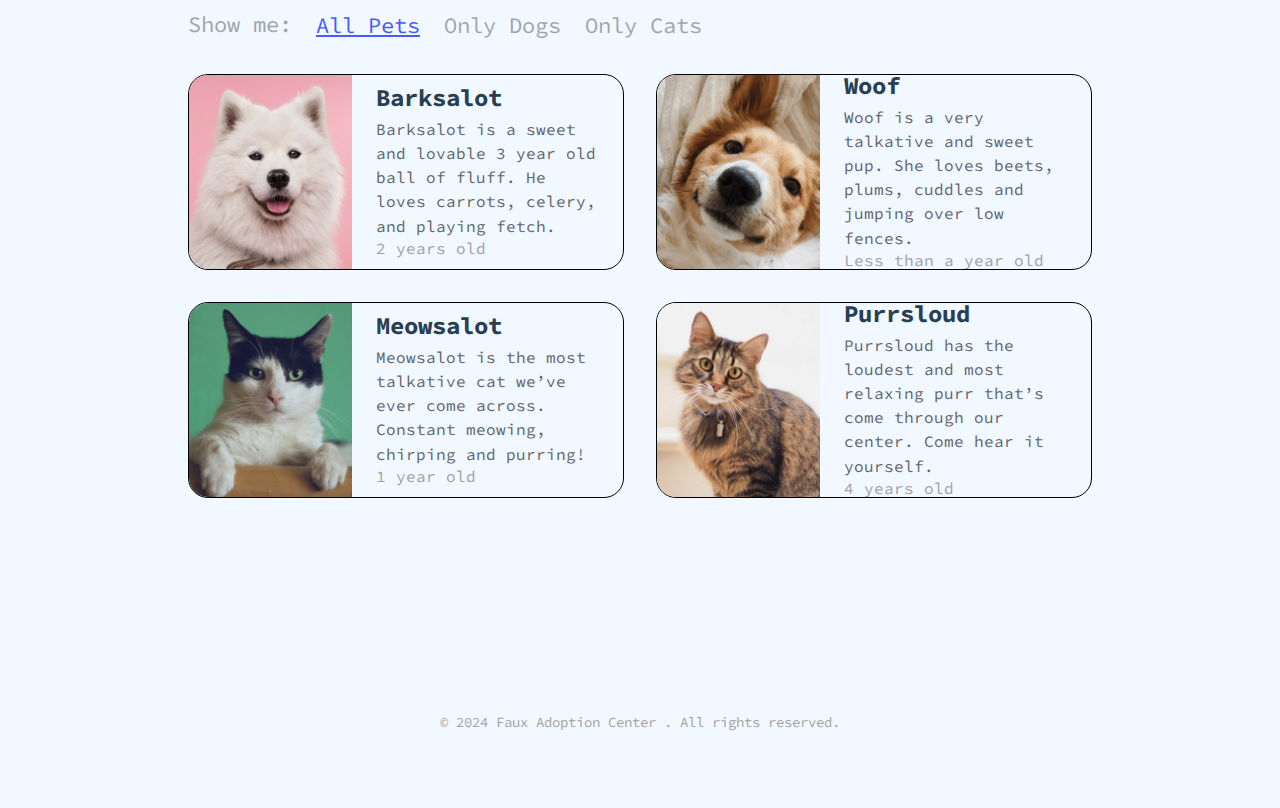
==== commit 9894f381: "fix: changed the gray texts to come out from the dark blue of the background so that it's easier on " ====
--- a/index.html
+++ b/index.html
@@ -101,7 +101,7 @@
             <h3>Barksalot</h3>
             <p>Barksalot is a sweet and lovable 3 year old ball of fluff. He loves carrots, celery, and playing fetch.
             </p>
-            <p>2 years old</p>
+            <span>2 years old</span>
           </div>
         </div>
         <div class="pet-card">
@@ -109,7 +109,7 @@
           <div class="pet-details-container">
             <h3>Woof</h3>
             <p>Woof is a very talkative and sweet pup. She loves beets, plums, cuddles and jumping over low fences.</p>
-            <p>Less than a year old</p>
+            <span>Less than a year old</span>
           </div>
         </div>
         <div class="pet-card">
@@ -117,7 +117,7 @@
           <div class="pet-details-container">
             <h3>Meowsalot</h3>
             <p>Meowsalot is the most talkative cat we’ve ever come across. Constant meowing, chirping and purring!</p>
-            <p>1 year old</p>
+            <span>1 year old</span>
           </div>
         </div>
         <div class="pet-card">
@@ -126,7 +126,7 @@
             <h3>Purrsloud</h3>
             <p>Purrsloud has the loudest and most relaxing purr that’s come through our center. Come hear it yourself.
             </p>
-            <p>4 years old</p>
+            <span>4 years old</span>
           </div>
         </div>
       </div>
--- a/review.css
+++ b/review.css
@@ -60,8 +60,8 @@
   /* ----> COLORS <---- */
   --white-text: #f9fdff;
   --black-text: #283f53;
-  --gray-text-heading: #9f9f9f;
-  --gray-text-p: #595a5c;
+  --gray-text-heading: #9da6ae;
+  --gray-text-p: #626469;
   --gray-text-dimmed: #a2a2a2;
 
   --accent-color: #475aff;
@@ -315,6 +315,11 @@
 }
 
 /* ----> PETS  <---- */
+.pets-section {
+  margin-left: var(--spacing-48px);
+  margin-right: var(--spacing-48px);
+}
+
 .pets-section .filter-buttons-wrapper,
 .pets-section .filter-container {
   display: flex;
@@ -339,6 +344,7 @@
   padding: none;
   cursor: pointer;
   color: var(--gray-text-heading);
+  font-family: 'Source Code Pro', sans-serif;
 }
 
 .pet-cards-container {
@@ -354,6 +360,18 @@
   background-color: var(--light-background);
   border: 1px solid #000;
   height: 196px;
+}
+
+.pets-section .pet-card h3 {
+  color: var(--black-text);
+}
+
+.pets-section .pet-card p {
+  color: var(--gray-text-p);
+}
+
+.pets-section .pet-card span {
+  color: var(--gray-text-dimmed);
 }
 
 .pets-section .pet-card img {
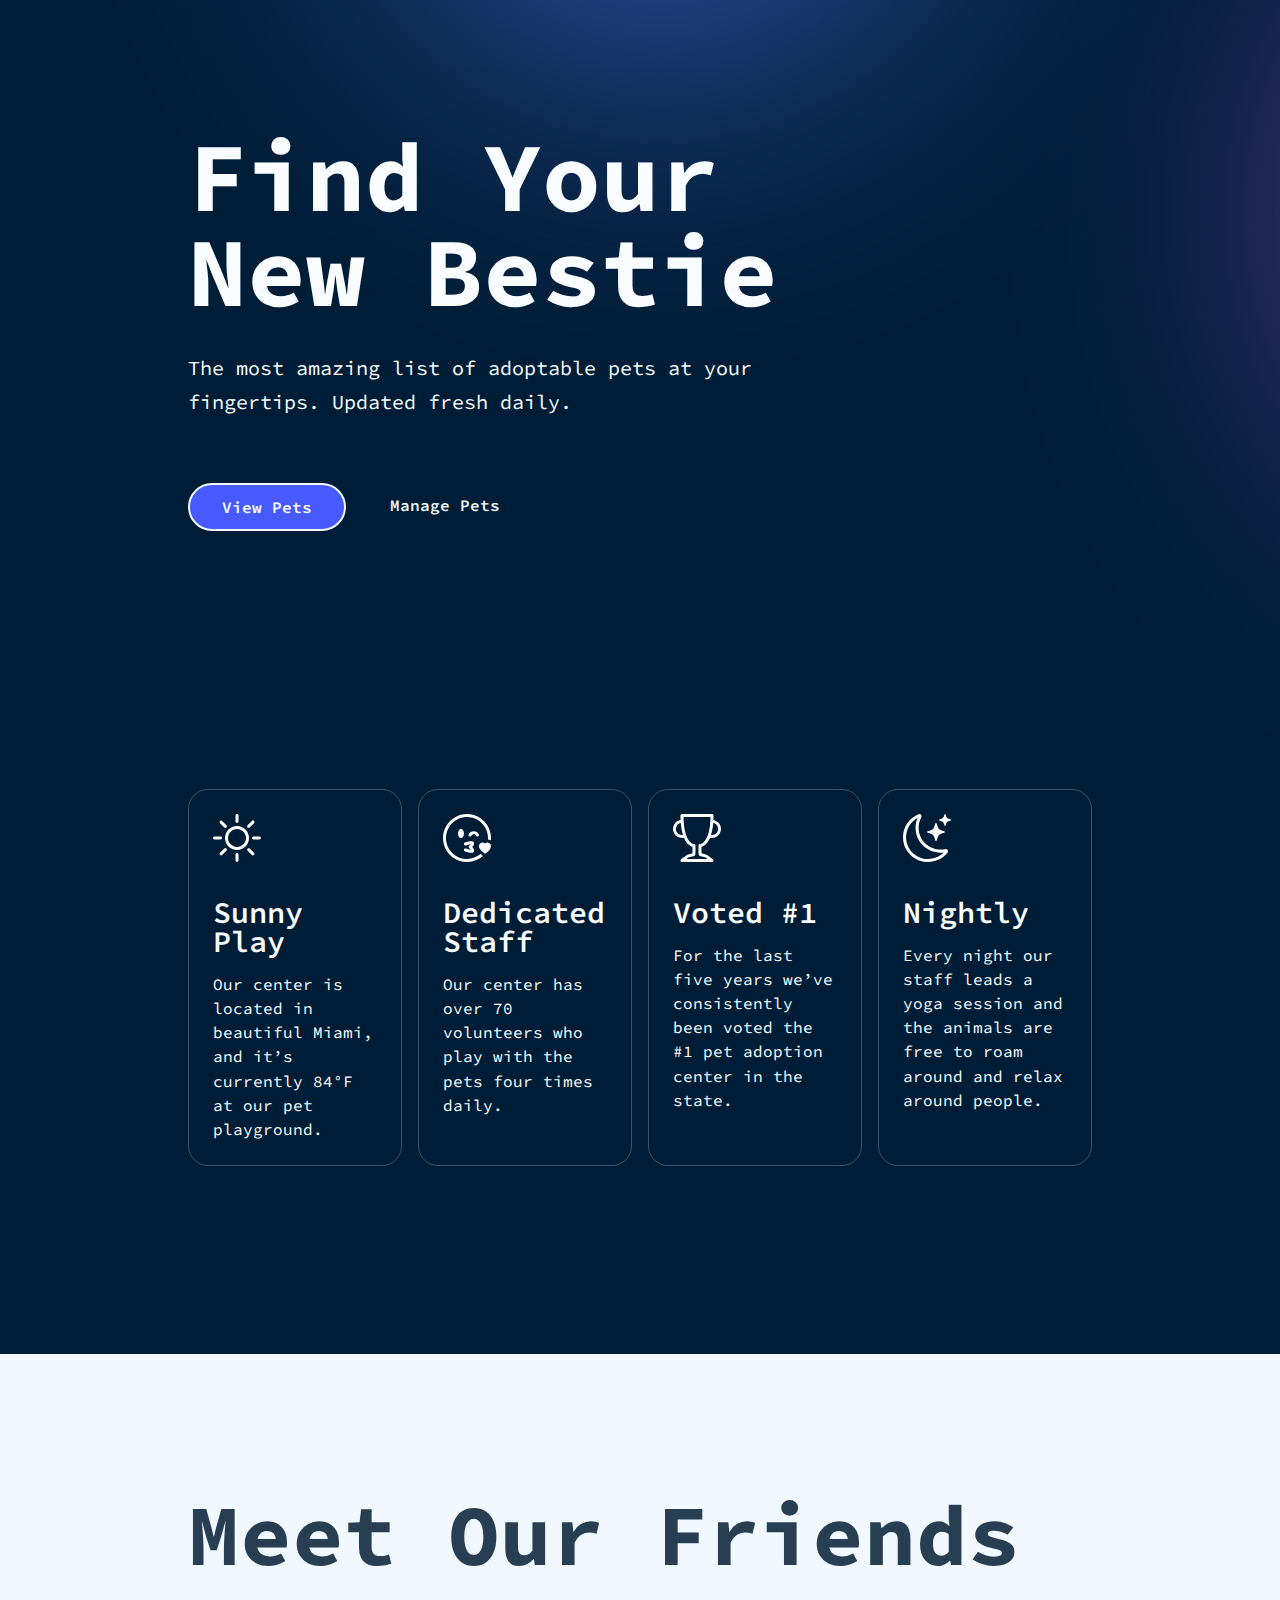
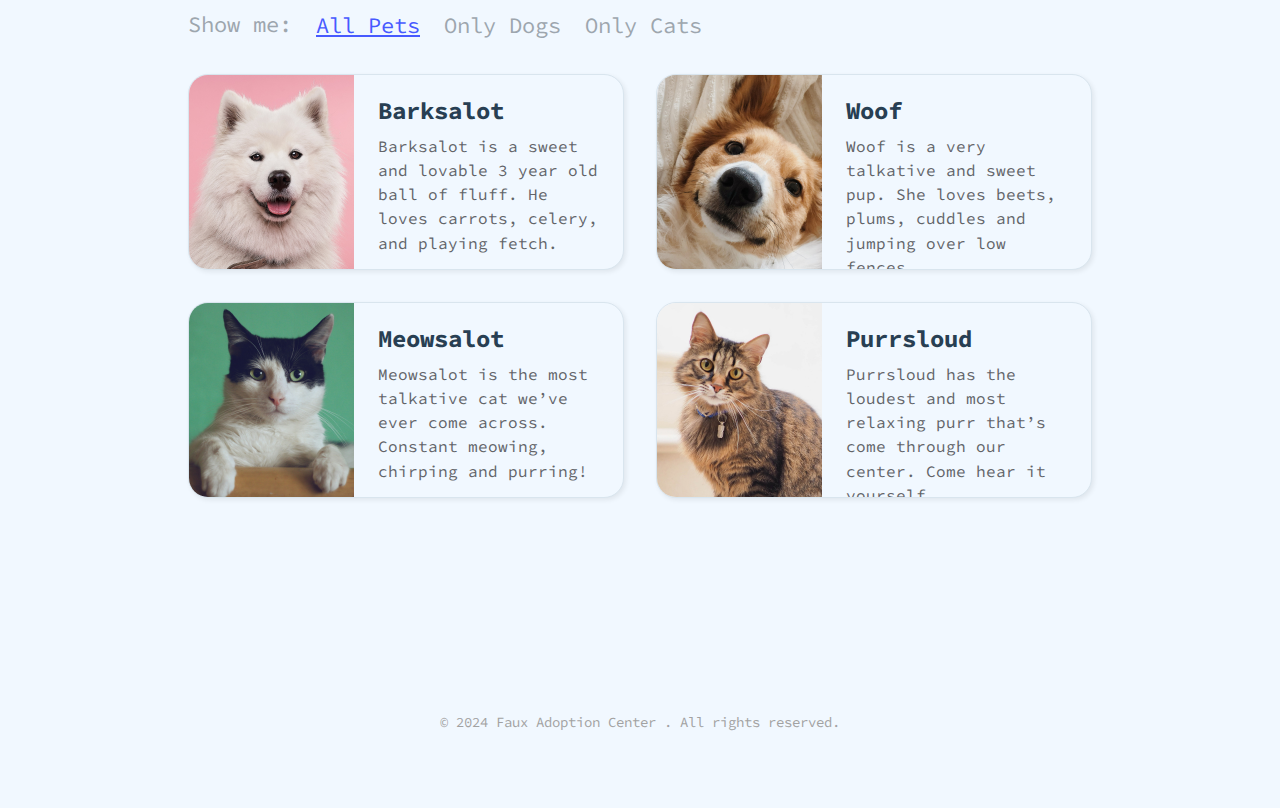
==== commit a58dc18f: "feat: added box shadow to the pet cards and made some color corrections for readability" ====
--- a/index.html
+++ b/index.html
@@ -96,38 +96,38 @@
 
       <div class="pet-cards-container">
         <div class="pet-card">
-          <img src="./images/dog1.jpg" alt="">
           <div class="pet-details-container">
             <h3>Barksalot</h3>
             <p>Barksalot is a sweet and lovable 3 year old ball of fluff. He loves carrots, celery, and playing fetch.
             </p>
             <span>2 years old</span>
           </div>
+          <img src="./images/dog1.jpg" alt="A white fluffy dog that's named Barksalot">
         </div>
         <div class="pet-card">
-          <img src="./images/dog2.jpg" alt="">
           <div class="pet-details-container">
             <h3>Woof</h3>
             <p>Woof is a very talkative and sweet pup. She loves beets, plums, cuddles and jumping over low fences.</p>
             <span>Less than a year old</span>
           </div>
+          <img src="./images/dog2.jpg" alt="A white and brown fur patterned dog that’s named Woof">
         </div>
         <div class="pet-card">
-          <img src="./images/cat1.jpg" alt="">
           <div class="pet-details-container">
             <h3>Meowsalot</h3>
             <p>Meowsalot is the most talkative cat we’ve ever come across. Constant meowing, chirping and purring!</p>
             <span>1 year old</span>
           </div>
+          <img src="./images/cat1.jpg" alt="A white cat with black patterns that's named Meowsalot">
         </div>
         <div class="pet-card">
-          <img src="./images/cat2.jpg" alt="">
           <div class="pet-details-container">
             <h3>Purrsloud</h3>
             <p>Purrsloud has the loudest and most relaxing purr that’s come through our center. Come hear it yourself.
             </p>
             <span>4 years old</span>
           </div>
+          <img src="./images/cat2.jpg" alt="A gray cat that’s named Purrsloud">
         </div>
       </div>
     </div>
--- a/review.css
+++ b/review.css
@@ -74,12 +74,15 @@
   --light-background-darkened: #d2dfea;
   --light-background-transparent: rgba(241, 248, 255, 0.24);
 
+  --gray-border: #d9e5ee;
+
   --dark-outline: #001d37;
 
   /* ----> SHADOWS <---- */
+  --box-shadow: 2px 2px 5px 0px rgba(0, 0, 0, 0.075);
 
   /* ----> MISC <---- */
-  --max-width-div: 1500px;
+  --max-width-div: 1550px;
   --max-width-h1: 37.5rem;
   --max-width-p: 35.625rem;
 
@@ -126,7 +129,7 @@
   font-size: var(--fs-24);
   font-weight: var(--fw-700--bold);
   line-height: var(--lh-headings);
-  margin-bottom: var(--spacing-8px);
+  margin-bottom: var(--spacing-12px);
 }
 
 h4 {
@@ -354,12 +357,14 @@
 }
 
 .pets-section .pet-card {
-  display: flex;
+  display: grid;
+  grid-template-columns: 165px 1fr;
   border-radius: var(--br-card);
   overflow: hidden;
   background-color: var(--light-background);
-  border: 1px solid #000;
+  border: 1px solid var(--gray-border);
   height: 196px;
+  box-shadow: var(--box-shadow);
 }
 
 .pets-section .pet-card h3 {
@@ -368,6 +373,7 @@
 
 .pets-section .pet-card p {
   color: var(--gray-text-p);
+  margin-bottom: var(--spacing-16px);
 }
 
 .pets-section .pet-card span {
@@ -375,7 +381,9 @@
 }
 
 .pets-section .pet-card img {
-  object-fit: cover;
+  /* object-fit: cover; */
+  width: 100%; /* fixes the image not respecting its container */
+  order: 1;
 }
 
 .pets-section .pet-details-container {
@@ -383,6 +391,7 @@
   flex-direction: column;
   justify-content: center;
   padding: var(--spacing-24px);
+  order: 2;
 }
 
 /* ----> FOOTER  <---- */
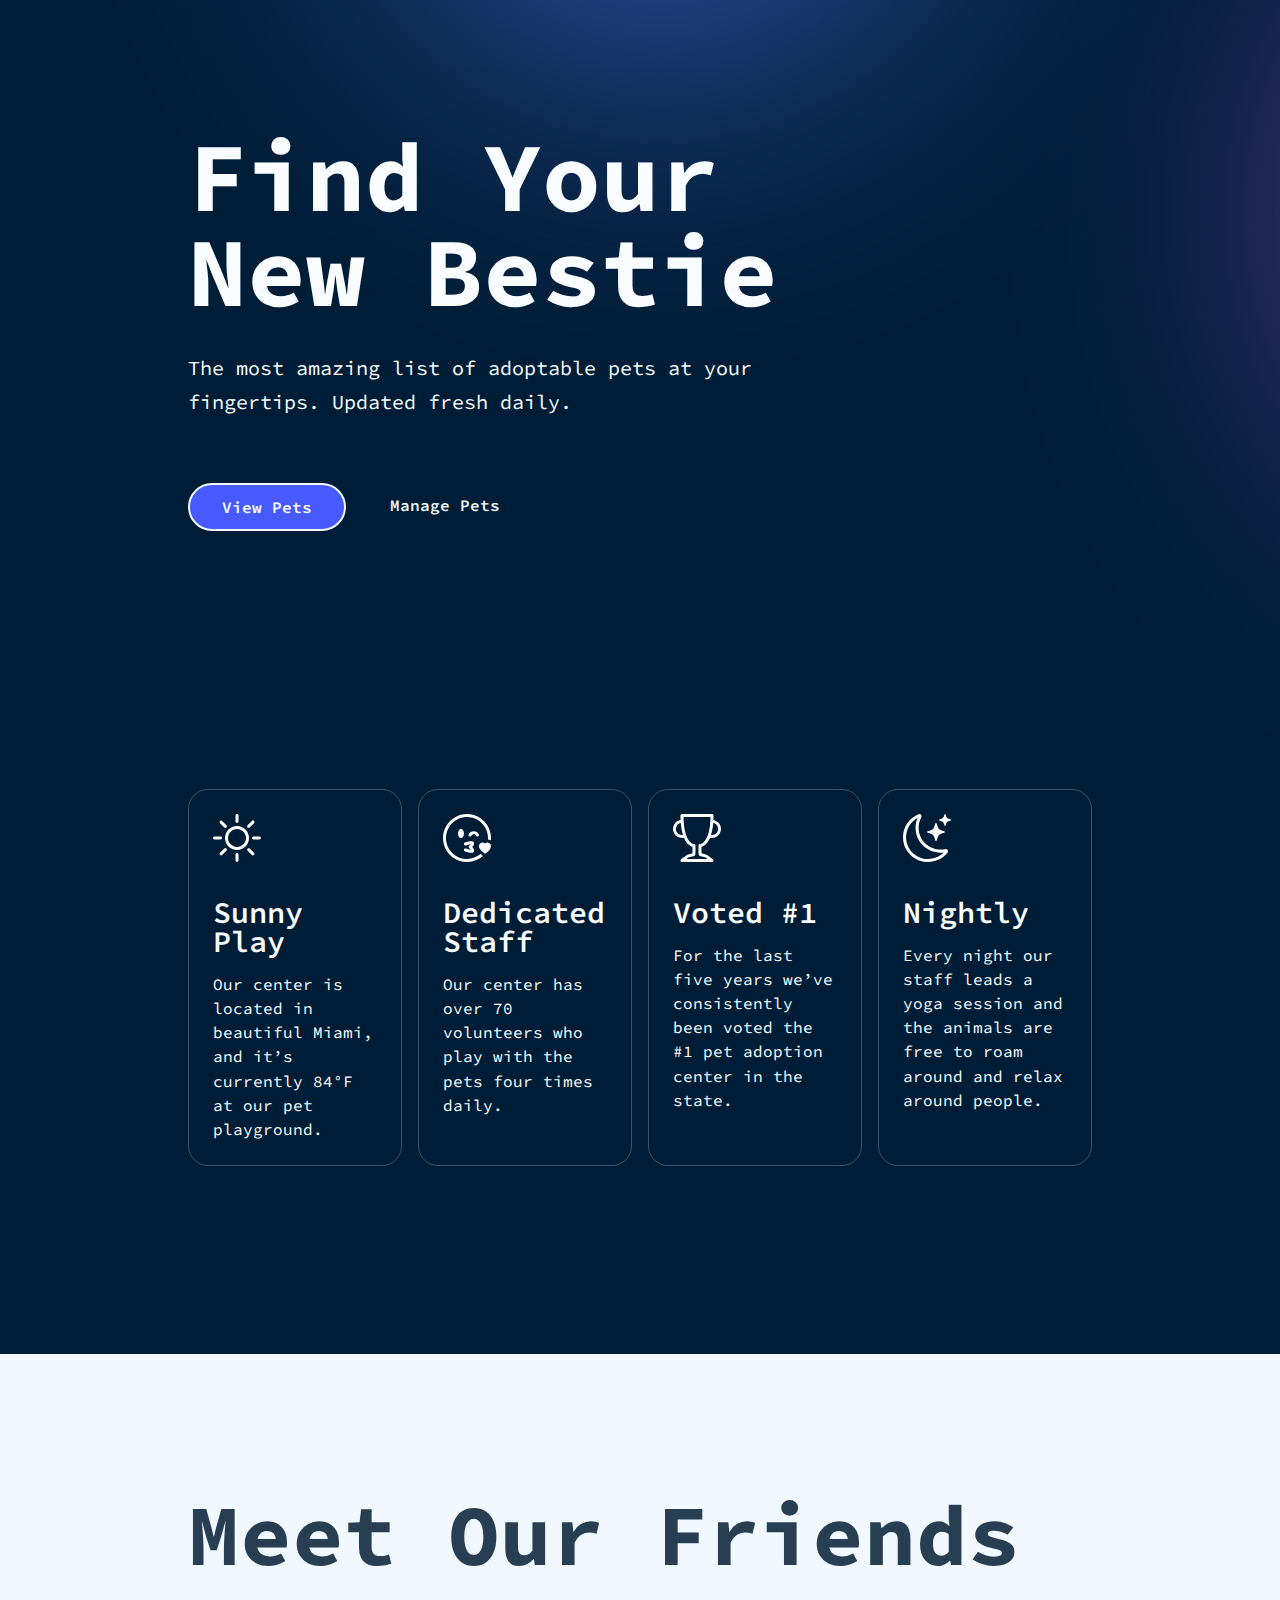
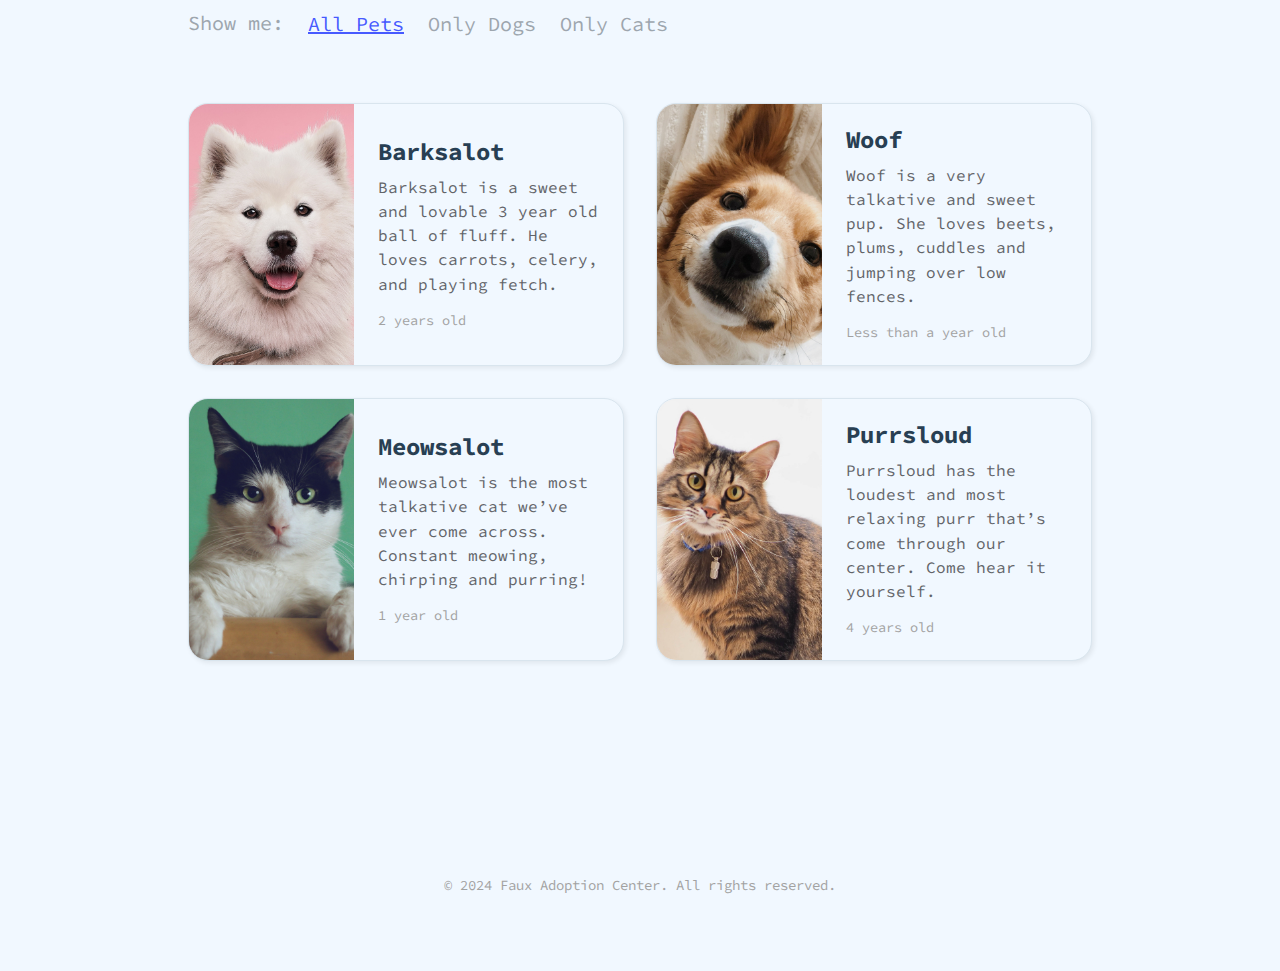
==== commit 810a6930: "feat: created media queries for mobile views" ====
--- a/index.html
+++ b/index.html
@@ -134,8 +134,8 @@
   </main>
 
   <footer class="bottom">
-    <div class="max-width padding-sm center">
-      <p> &copy; 2024 Faux Adoption Center . All rights reserved.</p>
+    <div class="footer-section max-width padding-sm center">
+      <p> &copy; 2024 Faux Adoption Center. All rights reserved.</p>
     </div>
   </footer>
 
--- a/review.css
+++ b/review.css
@@ -90,10 +90,13 @@
   --lr-padding-lg: 11.75rem;
 
   --tb-padding-md: 8.0625rem;
-  --lr-padding-md: 11.75rem;
+  --lr-padding-md: 8.75rem;
 
   --tb-padding-sm: 4.688rem;
-  --lr-padding-sm: 11.75rem;
+  --lr-padding-sm: 5.75rem;
+
+  --tb-padding-x-sm: 4.0625rem;
+  --lr-padding-x-sm: 2.75rem;
 }
 
 /* ------------------------ */
@@ -323,6 +326,11 @@
   margin-right: var(--spacing-48px);
 }
 
+.pets-section .filter-container {
+  display: grid;
+  grid-template-columns: repeat(2, 1fr);
+}
+
 .pets-section .filter-buttons-wrapper,
 .pets-section .filter-container {
   display: flex;
@@ -332,12 +340,12 @@
 .pets-section .filter-container {
   align-items: center;
   color: var(--gray-text-heading);
-  margin-bottom: var(--spacing-32px);
+  margin-bottom: var(--spacing-64px);
 }
 
 .pets-section .filter-container p,
 .pets-section .filter-buttons-wrapper button {
-  font-size: 22px;
+  font-size: var(--fs-20);
   font-weight: var(--fw-400--normal);
 }
 
@@ -363,7 +371,6 @@
   overflow: hidden;
   background-color: var(--light-background);
   border: 1px solid var(--gray-border);
-  height: 196px;
   box-shadow: var(--box-shadow);
 }
 
@@ -378,11 +385,13 @@
 
 .pets-section .pet-card span {
   color: var(--gray-text-dimmed);
+  font-size: 13.6px;
 }
 
 .pets-section .pet-card img {
-  /* object-fit: cover; */
+  object-fit: cover;
   width: 100%; /* fixes the image not respecting its container */
+  height: 100%; /* fixes the gap below the image the text is long the image's height */
   order: 1;
 }
 
@@ -401,6 +410,130 @@
   justify-content: center;
   font-size: var(--fs-14);
   color: var(--gray-text-dimmed);
+}
+
+/* /* ------------------------ */
+/* BELOW 1250px (Desktops)              */
+/* --------------------------- */
+@media only screen and (max-width: 78.125rem) {
+  .call-out-section {
+    grid-template-columns: repeat(2, 1fr);
+  }
+
+  .pet-cards-container {
+    grid-template-columns: repeat(1, 1fr);
+  }
+}
+
+/* /* ------------------------ */
+/* BELOW 965px (Desktops)              */
+/* --------------------------- */
+@media only screen and (max-width: 60.25rem) {
+  h1 {
+    font-size: var(--fs-74);
+  }
+
+  h2 {
+    font-size: var(--fs-62);
+  }
+
+  .pets-section .filter-container p,
+  .pets-section .filter-buttons-wrapper button {
+    font-size: var(--fs-18);
+  }
+
+  .hero-section,
+  .call-out-section,
+  .pets-section {
+    padding-left: var(--lr-padding-md);
+    padding-right: var(--lr-padding-md);
+    padding-top: var(--tb-padding-md);
+    padding-bottom: var(--tb-padding-md);
+  }
+}
+
+/* /* ------------------------ */
+/* BELOW 740px (Desktops)              */
+/* --------------------------- */
+@media only screen and (max-width: 46.25rem) {
+  .hero-section,
+  .call-out-section,
+  .pets-section {
+    padding-left: var(--lr-padding-sm);
+    padding-right: var(--lr-padding-sm);
+    padding-top: var(--tb-padding-sm);
+    padding-bottom: var(--tb-padding-sm);
+  }
+}
+
+/* /* ------------------------ */
+/* BELOW 645px (Desktops)              */
+/* --------------------------- */
+@media only screen and (max-width: 40.3125rem) {
+  .call-out-section {
+    grid-template-columns: repeat(1, 1fr);
+  }
+
+  .pets-section .filter-container {
+    display: grid;
+    grid-template-columns: repeat(1, 1fr);
+  }
+
+  .footer-section p {
+    text-align: center;
+  }
+}
+
+/* /* ------------------------ */
+/* BELOW 540px (Desktops)              */
+/* --------------------------- */
+@media only screen and (max-width: 33.75rem) {
+  h1 {
+    font-size: var(--fs-62);
+  }
+
+  h2 {
+    font-size: var(--fs-52);
+  }
+
+  .pets-section .filter-container p,
+  .pets-section .filter-buttons-wrapper button {
+    font-size: var(--fs-16);
+  }
+
+  .hero-section,
+  .call-out-section,
+  .pets-section {
+    padding-left: var(--lr-padding-x-sm);
+    padding-right: var(--lr-padding-x-sm);
+    padding-top: var(--tb-padding-x-sm);
+    padding-bottom: var(--tb-padding-x-sm);
+  }
+}
+
+/* /* ------------------------ */
+/* BELOW 470px (Desktops)              */
+/* --------------------------- */
+@media only screen and (max-width: 29.375rem) {
+  .pets-section .pet-card {
+    display: grid;
+    grid-template-columns: 1fr;
+    border-radius: var(--br-card);
+    overflow: hidden;
+    background-color: var(--light-background);
+    border: 1px solid var(--gray-border);
+    box-shadow: var(--box-shadow);
+  }
+
+  .hero-section .btn-container {
+    display: grid;
+    grid-template-columns: 1fr;
+    padding-top: var(--spacing-32px);
+  }
+
+  .btn {
+    text-align: center;
+  }
 }
 
 /* 
